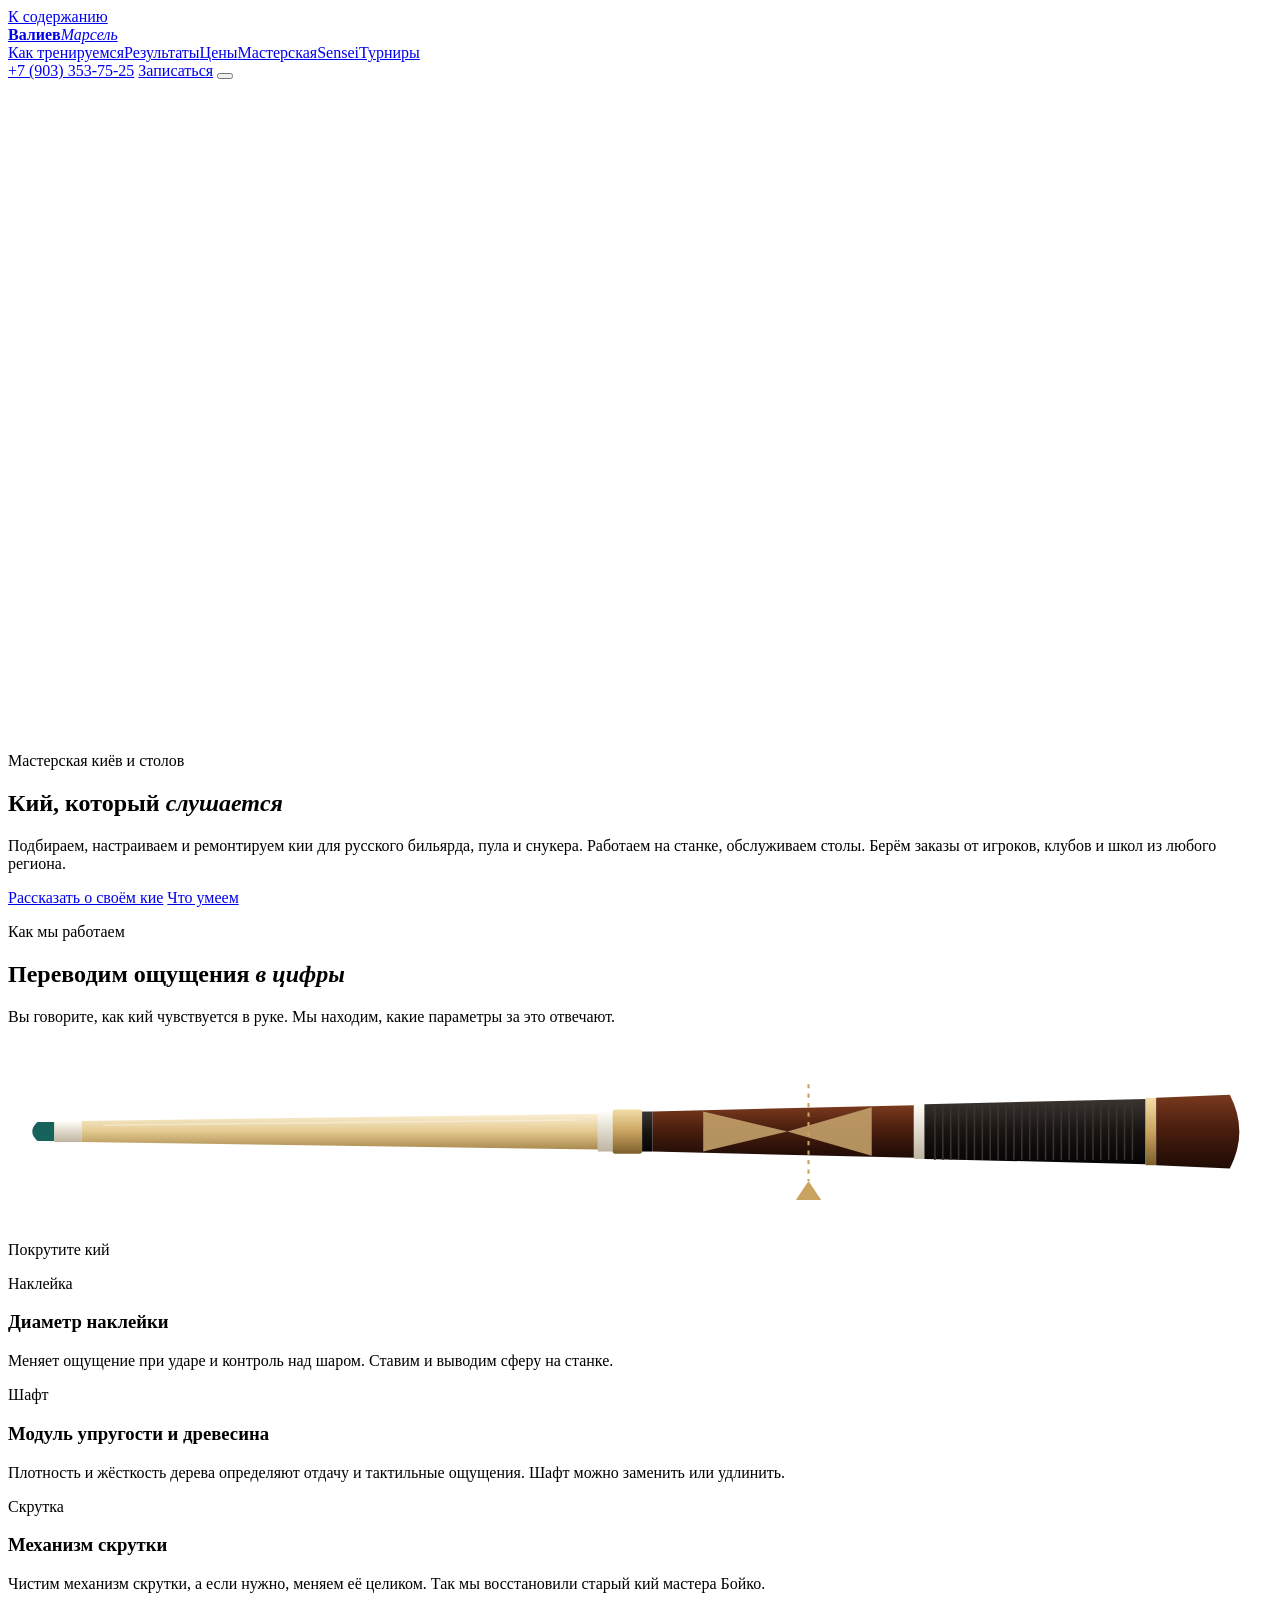
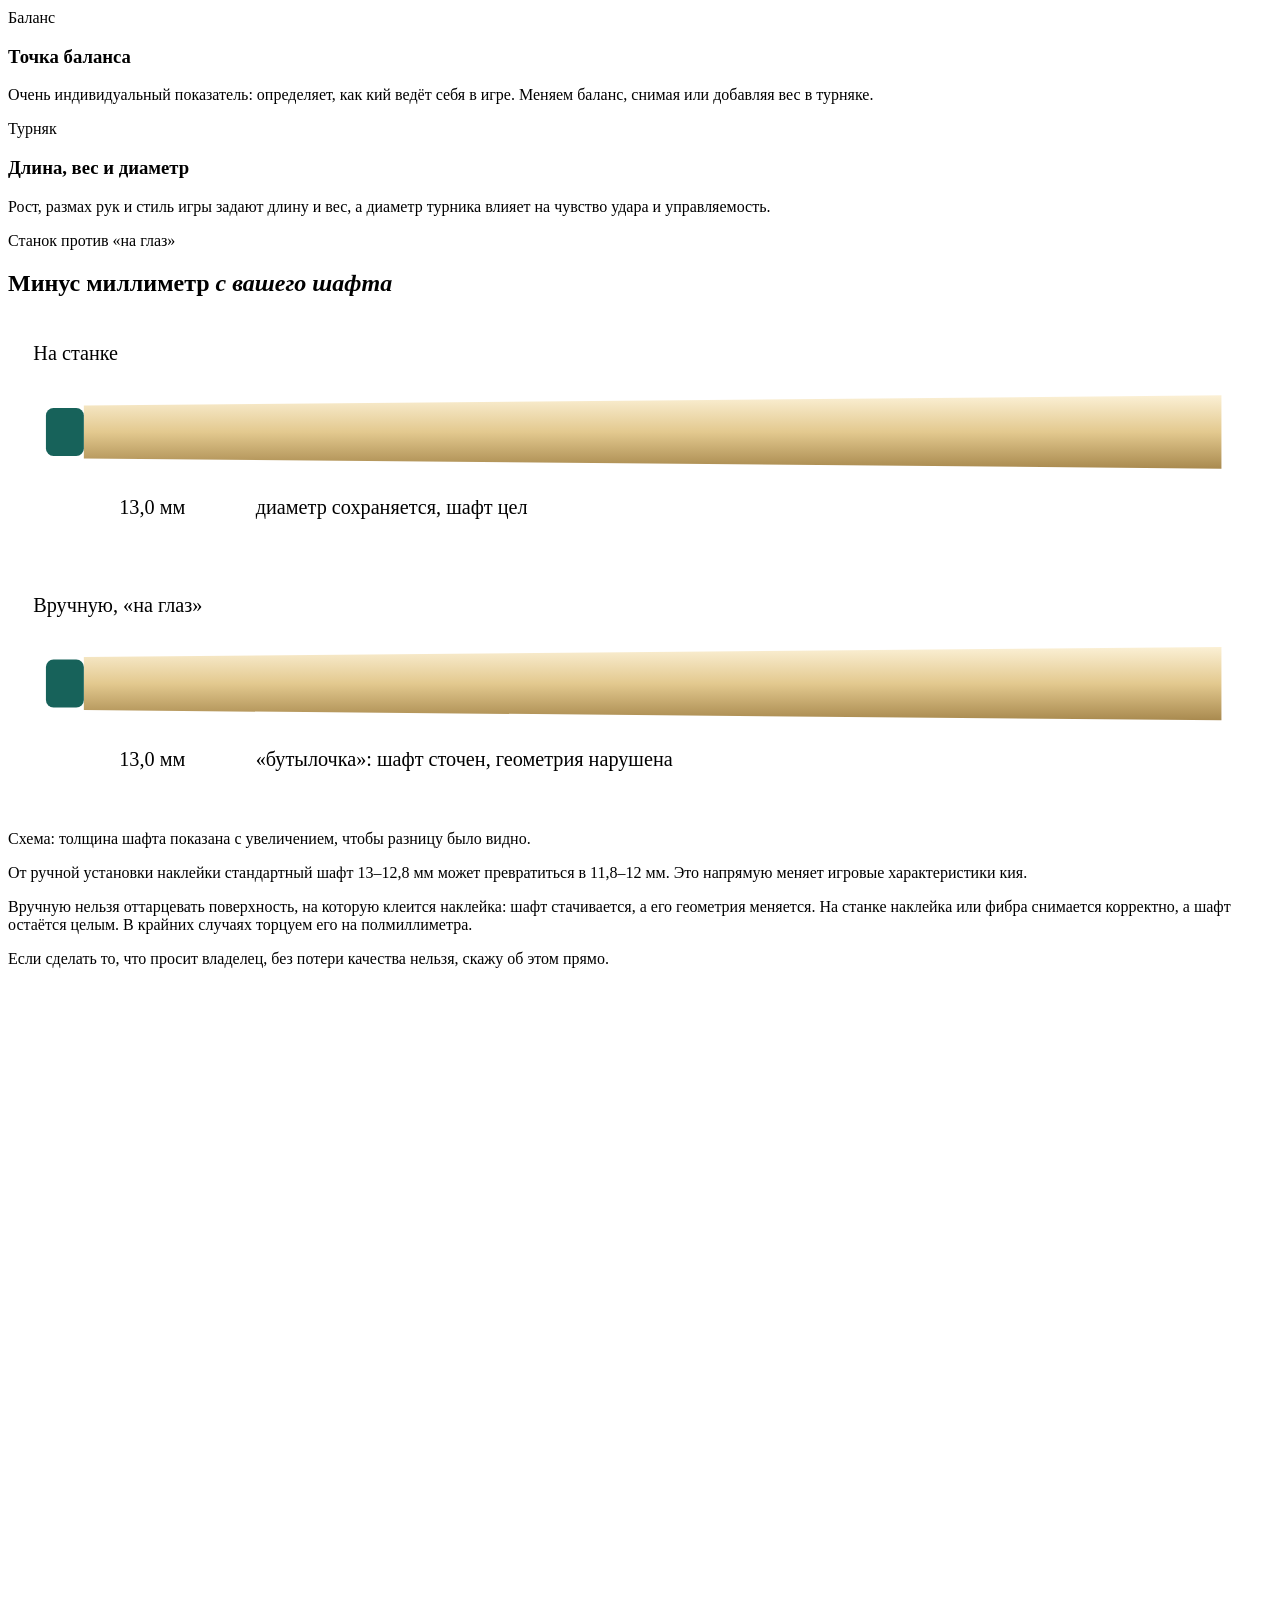
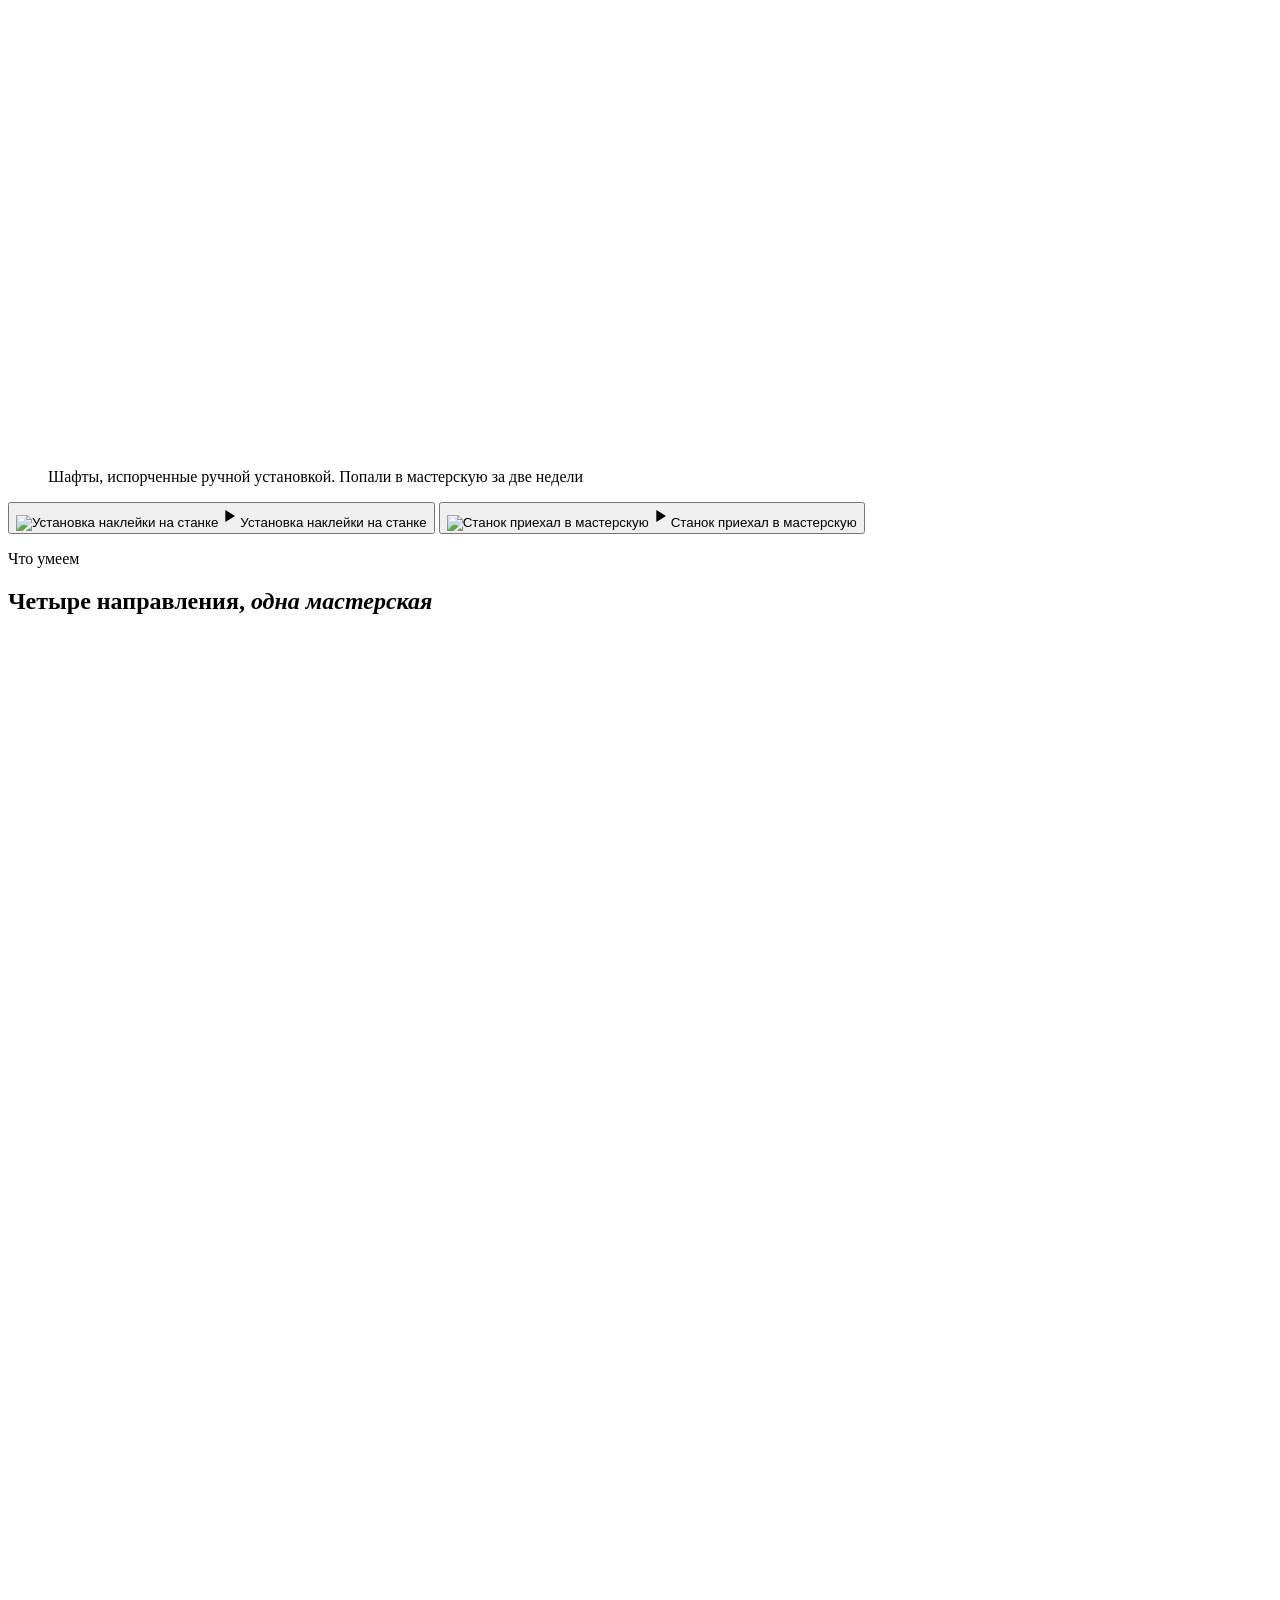
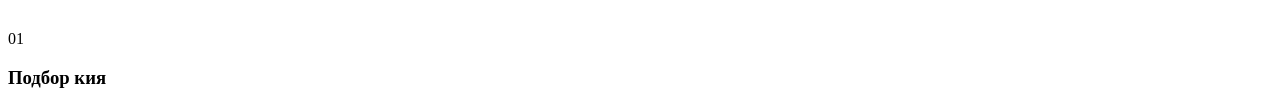
==== masterskaya.html @ 4bb41b0b "Add website pages and icons" ====
<!doctype html>
<html lang="ru">
<head>
<meta charset="utf-8">
<meta name="viewport" content="width=device-width, initial-scale=1, viewport-fit=cover">
<title>Мастерская киёв и столов: ремонт кия, замена наклейки на станке. Ижевск</title>
<meta name="description" content="Подбор и ремонт киёв для русского бильярда, пула и снукера, установка наклеек на станке, баланс и геометрия, обслуживание столов. Берём заказы из любого региона.">
<meta name="theme-color" content="#0a0f0e">
<meta property="og:type" content="website">
<meta property="og:locale" content="ru_RU">
<meta property="og:title" content="Мастерская киёв и столов: ремонт кия, замена наклейки на станке. Ижевск">
<meta property="og:description" content="Подбор и ремонт киёв для русского бильярда, пула и снукера, установка наклеек на станке, баланс и геометрия, обслуживание столов. Берём заказы из любого региона.">


<link rel="icon" type="image/png" href="favicon.png">
<link rel="apple-touch-icon" href="apple-touch-icon.png">
<link rel="preload" href="assets/fonts/sofia-sans-extra-condensed-cyrillic-wght-normal-DJFDWBKN.woff2" as="font" type="font/woff2" crossorigin>
<link rel="preload" href="assets/fonts/onest-cyrillic-wght-normal-EAKRIKNS.woff2" as="font" type="font/woff2" crossorigin>
<link rel="preload" as="image" href="img/sv-cue-960.webp" imagesrcset="img/sv-cue-480.webp 480w, img/sv-cue-960.webp 960w, img/sv-cue-1024.webp 1024w" imagesizes="100vw" fetchpriority="high">
<link rel="stylesheet" href="assets/css/site.css">
<script>document.documentElement.className='js'</script>

<script type="application/ld+json">{"@context":"https://schema.org","@type":"Service","name":"Ремонт и настройка бильярдных киёв, обслуживание столов","provider":{"@type":"Person","name":"Марсель Валиев","telephone":"+79033537525"},"areaServed":"Россия"}</script>
<script defer src="assets/js/main.js"></script>
</head>
<body>
<a class="skip" href="#content">К содержанию</a>
<header class="nav" data-nav>
  <a class="nav__logo" href="index.html" aria-label="Марсель Валиев, на главную">
    <span class="logo-mark" aria-hidden="true"></span>
    <span class="nav__name"><b>Валиев</b><i>Марсель</i></span>
  </a>
  <nav class="nav__links" aria-label="Разделы сайта"><a href="index.html#put">Как тренируемся</a><a href="index.html#rezultaty">Результаты</a><a href="index.html#ceny">Цены</a><a href="masterskaya.html" class="nav__door" aria-current="page"><i></i>Мастерская</a><a href="sensei.html" class="nav__door"><i></i>Sensei</a><a href="index.html#turniry">Турниры</a></nav>
  <div class="nav__right">
    <a class="nav__phone" href="tel:+79033537525" data-goal="tel">+7 (903) 353-75-25</a>
    <a class="btn btn--small" href="#zapis" data-scroll><span class="btn__ball"></span>Записаться</a>
    <button class="nav__burger" type="button" aria-label="Открыть меню" aria-expanded="false" data-burger><span></span><span></span></button>
  </div>
</header>
<div class="menu" data-menu hidden>
  <nav aria-label="Меню"><a href="index.html#put">Как тренируемся</a><a href="index.html#rezultaty">Результаты</a><a href="index.html#ceny">Цены</a><a href="masterskaya.html" class="menu__door">Мастерская</a><a href="sensei.html" class="menu__door">Sensei</a><a href="index.html#turniry">Турниры</a></nav>
  <div class="menu__contacts">
    <a href="tel:+79033537525" data-goal="tel">+7 (903) 353-75-25</a>
    <a href="https://t.me/valiev_school" target="_blank" rel="noopener" data-goal="tg">Telegram</a>
    <a href="https://vk.ru/valiev_school_18" target="_blank" rel="noopener">ВКонтакте</a>
  </div>
</div>
<aside class="rail" data-rail-nav aria-hidden="true"><div class="rail__track" data-rail-track><span class="rail__ball" data-rail-ball></span></div></aside>
<main id="content">

<section class="phero phero--cue" data-rail="Старт" id="start">
  <div class="phero__media" data-parallax><img src="img/sv-cue-960.webp" srcset="img/sv-cue-480.webp 480w, img/sv-cue-960.webp 960w, img/sv-cue-1024.webp 1024w" sizes="100vw" width="1024" height="652" alt="Набор киёв и кейс на бильярдном сукне" fetchpriority="high" decoding="async"></div>
  <div class="phero__scrim" aria-hidden="true"></div>
  <div class="container phero__inner">
    <p class="eyebrow">Мастерская киёв и столов</p>
    <h1 class="phero__title">Кий, который <em>слушается</em></h1>
    <p class="phero__sub">Подбираем, настраиваем и ремонтируем кии для русского бильярда, пула и снукера. Работаем на станке, обслуживаем столы. Берём заказы от игроков, клубов и школ из любого региона.</p>
    <div class="hero__cta">
      <a class="btn btn--large" href="#zapis" data-scroll data-goal-pick="Кий или наклейка"><span class="btn__ball"></span>Рассказать о своём кие</a>
      <a class="btn btn--ghost btn--large" href="#uslugi" data-scroll>Что умеем</a>
    </div>
  </div>
</section>

<section class="cue" id="cifry" data-rail="Кий" data-cue>
  <div class="cue__sticky">
    <div class="container cue__head">
      <p class="eyebrow">Как мы работаем</p>
      <h2 class="h2" data-words>Переводим ощущения <em>в цифры</em></h2>
      <p class="cue__lead">Вы говорите, как кий чувствуется в руке. Мы находим, какие параметры за это отвечают.</p>
    </div>
    <div class="cue__stage"><svg class="cue__svg" viewBox="0 0 1200 170" role="img" aria-label="Схема кия по частям: наклейка, шафт, скрутка, турняк">
  <defs>
    <linearGradient id="maple" x1="0" y1="0" x2="0" y2="1"><stop offset="0" stop-color="#fbf0d5"/><stop offset=".5" stop-color="#e3c98f"/><stop offset="1" stop-color="#a98a4f"/></linearGradient>
    <linearGradient id="mah" x1="0" y1="0" x2="0" y2="1"><stop offset="0" stop-color="#7a3a1e"/><stop offset=".45" stop-color="#4b1f0f"/><stop offset="1" stop-color="#1e0b05"/></linearGradient>
    <linearGradient id="ebony" x1="0" y1="0" x2="0" y2="1"><stop offset="0" stop-color="#3b3531"/><stop offset=".5" stop-color="#171412"/><stop offset="1" stop-color="#050404"/></linearGradient>
    <linearGradient id="brass" x1="0" y1="0" x2="0" y2="1"><stop offset="0" stop-color="#f3dea8"/><stop offset=".5" stop-color="#c9a35f"/><stop offset="1" stop-color="#7c5f2c"/></linearGradient>
    <linearGradient id="ivory" x1="0" y1="0" x2="0" y2="1"><stop offset="0" stop-color="#fffef8"/><stop offset="1" stop-color="#bdb49f"/></linearGradient>
  </defs>
  <g data-part="tip">
    <path d="M28 76 Q18 85 28 94 L44 94 L44 76 Z" fill="#17625a"/>
    <rect x="44" y="75" width="26" height="20" fill="url(#ivory)"/>
  </g>
  <g data-part="shaft"><path d="M70 75 L560 68 L560 102 L70 95 Z" fill="url(#maple)"/><path d="M90 79 L540 74" stroke="#fff" stroke-opacity=".35" stroke-width="1.5"/></g>
  <g data-part="joint">
    <rect x="560" y="66" width="14" height="38" fill="url(#ivory)"/>
    <rect x="574" y="64" width="28" height="42" rx="2" fill="url(#brass)"/>
    <rect x="602" y="66" width="10" height="38" fill="url(#ebony)"/>
  </g>
  <g data-part="butt">
    <path d="M612 66 L860 60 L860 110 L612 104 Z" fill="url(#mah)"/>
    <path d="M660 66 L740 85 L660 104 Z M820 62 L740 85 L820 108 Z" fill="#c2a06a" fill-opacity=".9"/>
    <rect x="860" y="59" width="10" height="52" fill="url(#ivory)"/>
    <path d="M870 59 L1080 54 L1080 116 L870 111 Z" fill="url(#ebony)"/>
    <g stroke="#3a3430" stroke-width="1.5"><line x1="880" y1="60" x2="880" y2="112"/><line x1="887.5" y1="60" x2="887.5" y2="112"/><line x1="895" y1="60" x2="895" y2="112"/><line x1="902.5" y1="60" x2="902.5" y2="112"/><line x1="910" y1="60" x2="910" y2="112"/><line x1="917.5" y1="60" x2="917.5" y2="112"/><line x1="925" y1="60" x2="925" y2="112"/><line x1="932.5" y1="60" x2="932.5" y2="112"/><line x1="940" y1="60" x2="940" y2="112"/><line x1="947.5" y1="60" x2="947.5" y2="112"/><line x1="955" y1="60" x2="955" y2="112"/><line x1="962.5" y1="60" x2="962.5" y2="112"/><line x1="970" y1="60" x2="970" y2="112"/><line x1="977.5" y1="60" x2="977.5" y2="112"/><line x1="985" y1="60" x2="985" y2="112"/><line x1="992.5" y1="60" x2="992.5" y2="112"/><line x1="1000" y1="60" x2="1000" y2="112"/><line x1="1007.5" y1="60" x2="1007.5" y2="112"/><line x1="1015" y1="60" x2="1015" y2="112"/><line x1="1022.5" y1="60" x2="1022.5" y2="112"/><line x1="1030" y1="60" x2="1030" y2="112"/><line x1="1037.5" y1="60" x2="1037.5" y2="112"/><line x1="1045" y1="60" x2="1045" y2="112"/><line x1="1052.5" y1="60" x2="1052.5" y2="112"/><line x1="1060" y1="60" x2="1060" y2="112"/><line x1="1067.5" y1="60" x2="1067.5" y2="112"/></g>
    <rect x="1080" y="53" width="10" height="64" fill="url(#brass)"/>
    <path d="M1090 53 L1160 50 Q1178 85 1160 120 L1090 117 Z" fill="url(#mah)"/>
  </g>
  <g data-part="balance" class="cue__balance"><path d="M760 132 L772 150 L748 150 Z" fill="#c9a35f"/><line x1="760" y1="40" x2="760" y2="132" stroke="#c9a35f" stroke-dasharray="4 5" stroke-width="2"/></g>
</svg><div class="cue__3d" data-cue3d></div><span class="cue__tag" data-cue-tag hidden></span><p class="cue__hint"><span></span>Покрутите кий</p></div>
    <div class="container cue__cards">
      <article class="cuecard is-active" data-cuecard="tip"><span class="stage__k">Наклейка</span><h3>Диаметр наклейки</h3><p>Меняет ощущение при ударе и контроль над шаром. Ставим и выводим сферу на станке.</p></article><article class="cuecard" data-cuecard="shaft"><span class="stage__k">Шафт</span><h3>Модуль упругости и древесина</h3><p>Плотность и жёсткость дерева определяют отдачу и тактильные ощущения. Шафт можно заменить или удлинить.</p></article><article class="cuecard" data-cuecard="joint"><span class="stage__k">Скрутка</span><h3>Механизм скрутки</h3><p>Чистим механизм скрутки, а если нужно, меняем её целиком. Так мы восстановили старый кий мастера Бойко.</p></article><article class="cuecard" data-cuecard="balance"><span class="stage__k">Баланс</span><h3>Точка баланса</h3><p>Очень индивидуальный показатель: определяет, как кий ведёт себя в игре. Меняем баланс, снимая или добавляя вес в турняке.</p></article><article class="cuecard" data-cuecard="butt"><span class="stage__k">Турняк</span><h3>Длина, вес и диаметр</h3><p>Рост, размах рук и стиль игры задают длину и вес, а диаметр турника влияет на чувство удара и управляемость.</p></article>
    </div>
  </div>
</section>

<section class="shaftcmp" id="stanok" data-rail="Станок" data-shaft>
  <div class="container">
    <p class="eyebrow">Станок против «на глаз»</p>
    <h2 class="h2" data-words>Минус миллиметр <em>с вашего шафта</em></h2>
    <div class="shaftcmp__grid">
      <div class="shaftcmp__chart"><svg class="shaftcmp__svg" viewBox="0 0 1000 390" role="img" aria-label="Сравнение шафта после станка и после ручной установки">
  <g><text class="sv-label" x="20" y="34">На станке</text>
    <path d="M60 70 L960 62 L960 120 L60 112 Z" fill="url(#mapleB)"/>
    <rect x="30" y="72" width="30" height="38" rx="6" fill="#17625a"/>
    <text class="sv-val" x="88" y="156">13,0 мм</text><text class="sv-note" x="196" y="156">диаметр сохраняется, шафт цел</text>
  </g>
  <g transform="translate(0 215)"><text class="sv-label" x="20" y="18">Вручную, «на глаз»</text>
    <path data-bottle d="M60 54 L960 46 L960 104 L60 96 Z" fill="url(#mapleB)"/>
    <rect data-bottle-tip x="30" y="56" width="30" height="38" rx="6" fill="#17625a"/>
    <text class="sv-val sv-val--bad" x="88" y="140" data-bottle-num>13,0 мм</text><text class="sv-note" x="196" y="140">«бутылочка»: шафт сточен, геометрия нарушена</text>
  </g>
  <defs><linearGradient id="mapleB" x1="0" y1="0" x2="0" y2="1"><stop offset="0" stop-color="#fbf0d5"/><stop offset=".5" stop-color="#e3c98f"/><stop offset="1" stop-color="#a98a4f"/></linearGradient></defs>
</svg><p class="shaftcmp__caption">Схема: толщина шафта показана с увеличением, чтобы разницу было видно.</p></div>
      <div class="shaftcmp__text">
        <p class="lede" data-reveal>От ручной установки наклейки стандартный шафт 13–12,8 мм может превратиться в 11,8–12 мм. Это напрямую меняет игровые характеристики кия.</p>
        <p data-reveal>Вручную нельзя оттарцевать поверхность, на которую клеится наклейка: шафт стачивается, а его геометрия меняется. На станке наклейка или фибра снимается корректно, а шафт остаётся целым. В крайних случаях торцуем его на полмиллиметра.</p>
        <p data-reveal>Если сделать то, что просит владелец, без потери качества нельзя, скажу об этом прямо.</p>
      </div>
    </div>
    <div class="shaftcmp__media">
      <figure data-clip data-zoomable><img src="img/ph-shafts-960.webp" srcset="img/ph-shafts-480.webp 480w, img/ph-shafts-960.webp 960w, img/ph-shafts-1440.webp 1440w" sizes="(min-width: 1000px) 50vw, 100vw" width="1440" height="1080" alt="Шафты, испорченные ручной установкой наклейки" loading="lazy" decoding="async"><figcaption>Шафты, испорченные ручной установкой. Попали в мастерскую за две недели</figcaption></figure>
      <button class="vposter" type="button" data-video="456239191" data-owner="-233784814" data-ratio="9/16" data-link="https://vk.ru/clip-233784814_456239191" aria-label="Смотреть, как ставится наклейка на станке" data-clip><img src="img/v-75-720.webp" srcset="img/v-75-420.webp 420w, img/v-75-720.webp 720w" sizes="(min-width: 1000px) 24vw, 50vw" width="1440" height="2560" alt="Установка наклейки на станке" loading="lazy" decoding="async"><span class="play" aria-hidden="true"><svg viewBox="0 0 24 24" width="22" height="22"><path d="M8 5.5v13l10.5-6.5z" fill="currentColor"/></svg></span><span>Установка наклейки на станке</span></button>
      <button class="vposter" type="button" data-video="456239181" data-owner="-233784814" data-ratio="9/16" data-link="https://vk.ru/clip-233784814_456239181" aria-label="Смотреть, как приехал станок" data-clip><img src="img/v-74-720.webp" srcset="img/v-74-420.webp 420w, img/v-74-720.webp 720w" sizes="(min-width: 1000px) 24vw, 50vw" width="1440" height="2560" alt="Станок приехал в мастерскую" loading="lazy" decoding="async"><span class="play" aria-hidden="true"><svg viewBox="0 0 24 24" width="22" height="22"><path d="M8 5.5v13l10.5-6.5z" fill="currentColor"/></svg></span><span>Станок приехал в мастерскую</span></button>
    </div>
  </div>
</section>

<section class="services" id="uslugi" data-rail="Услуги">
  <div class="container">
    <p class="eyebrow">Что умеем</p>
    <h2 class="h2" data-words>Четыре направления, <em>одна мастерская</em></h2>
    <div class="services__list">
      <article class="service">
        <figure class="service__pic" data-clip data-zoomable><img src="img/sv-pick1-739.webp" srcset="img/sv-pick1-480.webp 480w, img/sv-pick1-739.webp 739w" sizes="(min-width: 1000px) 44vw, 100vw" width="739" height="976" alt="Подбор кия" loading="lazy" decoding="async"></figure>
        <div class="service__text">
          <span class="service__no">01</span>
          <h3>Подбор кия</h3>
          <p>Подбираем под рост, размах рук, уровень и задачи. Если кий уже куплен с рук или в магазине, адаптируем его под ваши ощущения.</p>
          <ul><li>Длина и вес</li><li>Диаметр турника и наклейки</li><li>Модуль упругости и баланс</li></ul>
          <p class="service__note">Цена зависит от сложности подбора и технических требований к кию.</p>
          <a class="tlink" href="#zapis" data-scroll data-goal-pick="Кий или наклейка">Обсудить задачу</a>
        </div>
      </article><article class="service service--flip">
        <figure class="service__pic" data-clip data-zoomable><img src="img/sv-pick3-739.webp" srcset="img/sv-pick3-480.webp 480w, img/sv-pick3-739.webp 739w" sizes="(min-width: 1000px) 44vw, 100vw" width="739" height="984" alt="Обслуживание кия" loading="lazy" decoding="async"></figure>
        <div class="service__text">
          <span class="service__no">02</span>
          <h3>Обслуживание кия</h3>
          <p>От простого ухода до сложных работ с геометрией.</p>
          <ul><li>Чистка, пропитка, полировка</li><li>Переклейка наклейки на станке</li><li>Изменение геометрии и баланса</li><li>Ремонт, чистка механизма скрутки</li><li>Замена и удлинение шафта</li></ul>
          <p class="service__note">Цена зависит от задачи и определяется после осмотра.</p>
          <a class="tlink" href="#zapis" data-scroll data-goal-pick="Кий или наклейка">Обсудить задачу</a>
        </div>
      </article><article class="service">
        <figure class="service__pic" data-clip data-zoomable><img src="img/sv-table-960.webp" srcset="img/sv-table-480.webp 480w, img/sv-table-960.webp 960w, img/sv-table-1440.webp 1440w" sizes="(min-width: 1000px) 44vw, 100vw" width="1440" height="810" alt="Обслуживание столов" loading="lazy" decoding="async"></figure>
        <div class="service__text">
          <span class="service__no">03</span>
          <h3>Обслуживание столов</h3>
          <p>Ровная поверхность и аккуратный внешний вид: то, от чего зависит качество игры.</p>
          <ul><li>Монтаж и демонтаж</li><li>Регулировка</li><li>Перетяжка сукна</li></ul>
          <p class="service__note">Цена зависит от размера стола, вида работ и удалённости от города.</p>
          <a class="tlink" href="#zapis" data-scroll data-goal-pick="Стол или оборудование">Обсудить задачу</a>
        </div>
      </article><article class="service service--flip">
        <figure class="service__pic" data-clip data-zoomable><img src="img/sv-equip-960.webp" srcset="img/sv-equip-480.webp 480w, img/sv-equip-960.webp 960w, img/sv-equip-1280.webp 1280w" sizes="(min-width: 1000px) 44vw, 100vw" width="1280" height="878" alt="Подбор оборудования" loading="lazy" decoding="async"></figure>
        <div class="service__text">
          <span class="service__no">04</span>
          <h3>Подбор оборудования</h3>
          <p>Стол, шары и кий с учётом ваших параметров и пожеланий: для дома, клуба или школы.</p>
          <ul><li>Бильярдные столы</li><li>Шары под ваш стол</li><li>Кии для игроков и детей</li></ul>
          <p class="service__note">Для клуба в Сарапуле подобрали спортивные шары: 67-е облегчённые и красные для «Короны».</p>
          <a class="tlink" href="#zapis" data-scroll data-goal-pick="Стол или оборудование">Обсудить задачу</a>
        </div>
      </article>
    </div>
  </div>
</section>

<section class="cases" id="raboty" data-rail="Работы">
  <div class="container">
    <p class="eyebrow">Работы</p>
    <h2 class="h2" data-words>Что уже <em>получилось</em></h2>
    <div class="cases__grid">
      <article class="case" data-reveal>
        <div class="case__pic" data-zoomable><img src="img/ph-chukh1-960.webp" srcset="img/ph-chukh1-480.webp 480w, img/ph-chukh1-960.webp 960w, img/ph-chukh1-1440.webp 1440w" sizes="(min-width: 1000px) 300px, 40vw" width="1440" height="1920" alt="Кий Евгения Чухланцева" loading="lazy" decoding="async"></div>
        <div class="case__text">
          <p class="case__num">42 → 44,5<small>баланс</small></p>
          <h3>Кий Евгения Чухланцева</h3>
          <p>Протестировал кий, заменил наклейку на Sensei и договорился с создателем кия, мастером Королёвым, об увеличении баланса и облегчении турняка на 30 граммов. «Кий заиграл совершенно по-новому».</p>
        </div>
      </article><article class="case" data-reveal>
        <button class="case__pic" type="button" data-video="456239055" data-owner="-233784814" data-ratio="9/16" data-link="https://vk.ru/clip-233784814_456239055" aria-label="Смотреть ролик: Ранняя работа мастера Бойко"><img src="img/v-18-720.webp" srcset="img/v-18-420.webp 420w, img/v-18-720.webp 720w" sizes="(min-width: 1000px) 300px, 40vw" width="1080" height="1920" alt="Ранняя работа мастера Бойко" loading="lazy" decoding="async"><span class="play" aria-hidden="true"><svg viewBox="0 0 24 24" width="22" height="22"><path d="M8 5.5v13l10.5-6.5z" fill="currentColor"/></svg></span></button>
        <div class="case__text">
          <p class="case__num">1200<small>кг/м³ — мадагаскарский палисандр</small></p>
          <h3>Ранняя работа мастера Бойко</h3>
          <p>Заменили скрутку, высверлили груз и нашли конфигурацию с балансом 44. Модуль упругости превысил 5,5. Получилась настоящая редкость с выдающимися игровыми качествами.</p>
        </div>
      </article><article class="case" data-reveal>
        <button class="case__pic" type="button" data-video="456239429" data-owner="-233784814" data-ratio="9/16" data-link="https://vk.ru/clip-233784814_456239429" aria-label="Смотреть ролик: Инструмент для юного игрока"><img src="img/v-148-720.webp" srcset="img/v-148-420.webp 420w, img/v-148-720.webp 720w" sizes="(min-width: 1000px) 300px, 40vw" width="1440" height="2560" alt="Инструмент для юного игрока" loading="lazy" decoding="async"><span class="play" aria-hidden="true"><svg viewBox="0 0 24 24" width="22" height="22"><path d="M8 5.5v13l10.5-6.5z" fill="currentColor"/></svg></span></button>
        <div class="case__text">
          <p class="case__num">Детский кий<small>работа с мастером Королёвым</small></p>
          <h3>Инструмент для юного игрока</h3>
          <p>Довели детский кий до ума и протестировали его: получился превосходный инструмент. Можно заказать кий для ребёнка или взрослого и скорректировать под ваши параметры.</p>
        </div>
      </article><article class="case" data-reveal>
        <div class="case__pic" data-zoomable><img src="img/sv-pick3-739.webp" srcset="img/sv-pick3-480.webp 480w, img/sv-pick3-739.webp 739w" sizes="(min-width: 1000px) 300px, 40vw" width="739" height="984" alt="Кий Марата Нагимова" loading="lazy" decoding="async"></div>
        <div class="case__text">
          <p class="case__num">Janga<small>новая наклейка и мел Super Diamond</small></p>
          <h3>Кий Марата Нагимова</h3>
          <p>Кий Юлдашева из венге: изменили геометрию и поставили новую наклейку. «Кий реально заиграл новыми красками, стал плотнее».</p>
        </div>
      </article>
    </div>
  </div>
</section>

<section class="who">
  <div class="container who__grid">
    <div data-reveal><h3>Игрокам</h3><p>Приезжайте лично или договоритесь об отправке кия: условия обсудим в переписке.</p></div>
    <div data-reveal><h3>Клубам и школам</h3><p>Обслуживаем кии и столы независимо от региона. Работаем с юрлицами и ИП.</p></div>
    <div data-reveal><h3>Гарантия</h3><p>Даём гарантию на работу и добросовестно её выполняем. Срок на наклейки зависит от модели.</p></div>
  </div>
</section>

<section class="lead" id="zapis" data-rail="Запись">
  <div class="container lead__grid">
    <div class="lead__intro" data-reveal>
      <p class="eyebrow">Заявка в мастерскую</p>
      <h2 class="h2" data-words>Расскажите <em>про свой кий</em></h2>
      <p class="lead__sub">Опишите, что не устраивает: баланс, вес, наклейка, скрутка. Отвечу, что можно сделать и как лучше поступить.</p>
      <ul class="lead__contacts">
        <li><a href="tel:+79033537525" data-goal="tel"><small>Телефон</small>+7 (903) 353-75-25</a></li>
        <li><a href="https://t.me/valiev_school" target="_blank" rel="noopener" data-goal="tg"><small>Telegram</small>@valiev_school</a></li>
        <li><a href="https://vk.ru/valiev_school_18" target="_blank" rel="noopener"><small>Сообщество ВК</small>valiev_school_18</a></li>
        <li><a href="https://vk.ru/valiev_school" target="_blank" rel="noopener"><small>Личная страница ВК</small>valiev_school</a></li>
      </ul>
      <div class="lead__mark" aria-hidden="true"></div>
    </div>
    <form class="leadform" data-lead data-reveal onsubmit="return false" aria-label="Заявка">
      <fieldset><legend>С чем обращаетесь</legend><div class="chips"><label class="chip"><input type="radio" name="goal" value="Кий или наклейка" checked><span>Кий или наклейка</span></label><label class="chip"><input type="radio" name="goal" value="Подобрать новый кий"><span>Подобрать новый кий</span></label><label class="chip"><input type="radio" name="goal" value="Стол или оборудование"><span>Стол или оборудование</span></label><label class="chip"><input type="radio" name="goal" value="Заказ для клуба или школы"><span>Заказ для клуба или школы</span></label><label class="chip"><input type="radio" name="goal" value="Свой вариант"><span>Свой вариант</span></label></div><label class="field leadform__custom" data-lead-custom hidden><span>Опишите свою задачу</span><input type="text" name="custom" placeholder="Что вас интересует"></label></fieldset>
      <fieldset><legend>Город</legend><div class="chips"><label class="chip"><input type="radio" name="city" value="Ижевск" checked><span>Ижевск</span></label><label class="chip"><input type="radio" name="city" value="Сарапул"><span>Сарапул</span></label><label class="chip"><input type="radio" name="city" value="Воткинск"><span>Воткинск</span></label><label class="chip"><input type="radio" name="city" value="Другой"><span>Другой</span></label></div></fieldset>
      <label class="field"><span>Как к вам обращаться</span><input type="text" name="name" autocomplete="given-name" placeholder="Имя"></label>
      <label class="field"><span>Что важно уточнить <i>(необязательно)</i></span><textarea name="note" rows="2" placeholder="Например: есть свой кий, удобно по вечерам"></textarea></label>
      <div class="leadform__preview" aria-live="polite"><small>Текст заявки</small><p data-lead-preview></p></div>
      <div class="leadform__actions">
        <a class="btn" data-lead-tg href="https://t.me/valiev_school" target="_blank" rel="noopener"><span class="btn__ball"></span>Открыть в Telegram</a>
        <a class="btn btn--ghost" data-lead-vk href="https://vk.me/valiev_school_18" target="_blank" rel="noopener">Скопировать и открыть ВК</a>
      </div>
      <p class="leadform__note">Откроется чат с Марселем: в Telegram текст уже подставлен, останется нажать «Отправить». ВКонтакте подставлять текст не умеет: он скопируется сам, останется вставить его в диалог и отправить. Сайт ничего не сохраняет.</p>
    </form>
  </div>
</section>

</main>
<footer class="footer">
  <div class="container footer__grid">
    <div>
      <div class="footer__logo"><span class="logo-mark" aria-hidden="true"></span><span><b>Марсель Валиев</b><br>тренер по русскому бильярду</span></div>
      <p class="footer__note">Ижевск, Сарапул, Воткинск.<br>Цены указаны ориентировочно, точную стоимость подтверждает тренер. Сайт не хранит ваши данные: заявка отправляется из вашего мессенджера.</p>
    </div>
    <nav class="footer__col" aria-label="Страницы">
      <b>Разделы</b>
      <a href="index.html">Тренировки</a>
      <a href="masterskaya.html">Мастерская кия и столов</a>
      <a href="sensei.html">Наклейки и мел Sensei</a>
      <a href="index.html#turniry">Турниры и мастер-классы</a>
    </nav>
    <div class="footer__col">
      <b>Связаться</b>
      <a href="tel:+79033537525" data-goal="tel">+7 (903) 353-75-25</a>
      <a href="https://t.me/valiev_school" target="_blank" rel="noopener" data-goal="tg">Telegram: @valiev_school</a>
      <a href="https://vk.ru/valiev_school_18" target="_blank" rel="noopener">Сообщество ВКонтакте</a>
      <a href="https://vk.ru/valiev_school" target="_blank" rel="noopener">Личная страница ВКонтакте</a>
    </div>
  </div>
  <div class="container footer__bottom"><span>© 2026 Марсель Валиев</span><span>Всем бильярда.</span></div>
</footer>
<div class="stickybar" data-stickybar>
  <a href="tel:+79033537525" data-goal="tel">Позвонить</a>
  <a class="stickybar__main" href="#zapis" data-scroll>Записаться</a>
</div>
<dialog class="vmodal" data-vmodal aria-label="Видео">
  <button class="vmodal__close" type="button" data-vclose aria-label="Закрыть видео">
    <svg viewBox="0 0 24 24" width="22" height="22" aria-hidden="true"><path d="M5 5l14 14M19 5L5 19" stroke="currentColor" stroke-width="2" stroke-linecap="round"/></svg>
  </button>
  <div class="vmodal__frame" data-vframe></div>
  <a class="vmodal__link" data-vlink href="#" target="_blank" rel="noopener">Открыть во ВКонтакте</a>
</dialog>
<dialog class="zoom" data-zoom-dialog aria-label="Фото крупно"><button class="vmodal__close" type="button" data-zoom-close aria-label="Закрыть фото"><svg viewBox="0 0 24 24" width="22" height="22" aria-hidden="true"><path d="M5 5l14 14M19 5L5 19" stroke="currentColor" stroke-width="2" stroke-linecap="round"/></svg></button><img data-zoom-img alt=""><p data-zoom-cap></p></dialog>
<div class="pagefade" data-pagefade aria-hidden="true"></div>
<div class="lampglow" data-lampglow aria-hidden="true"></div>
<div class="toast" data-toast role="status" aria-live="polite"></div>
</body>
</html>
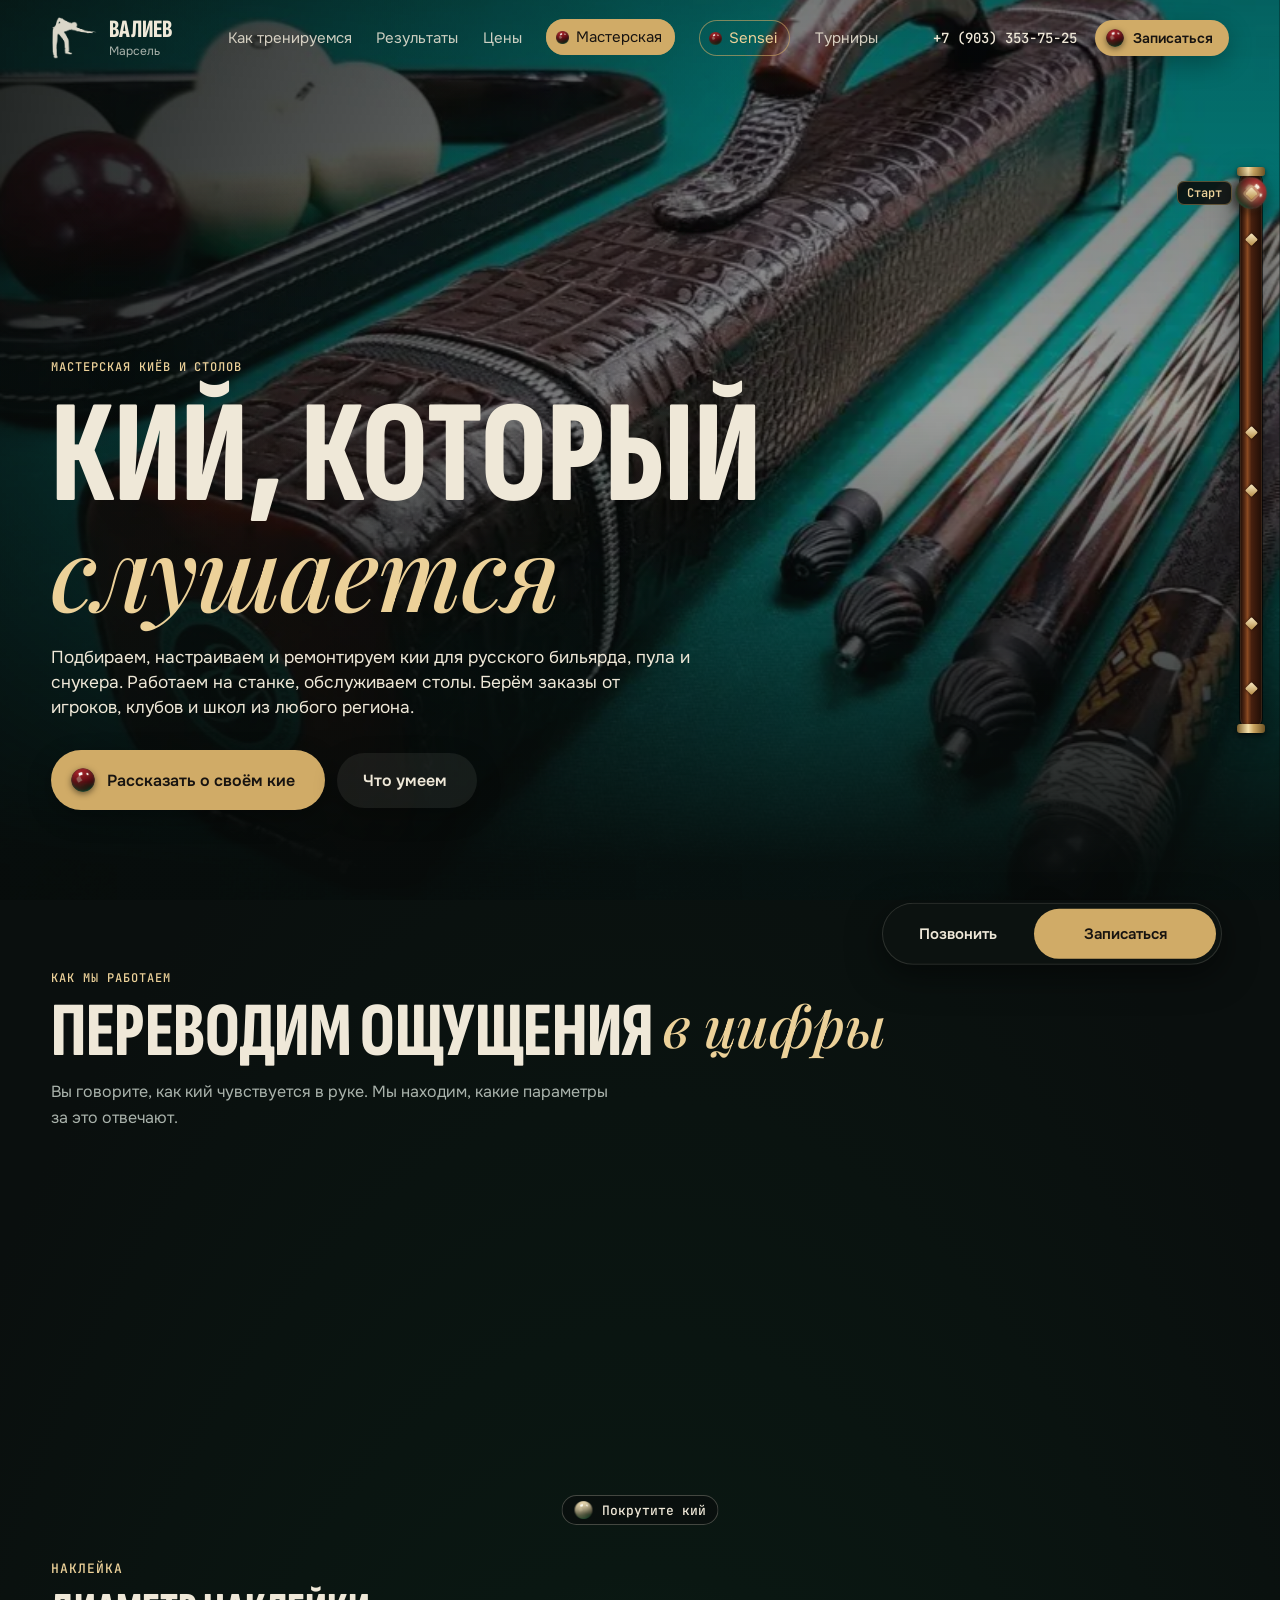
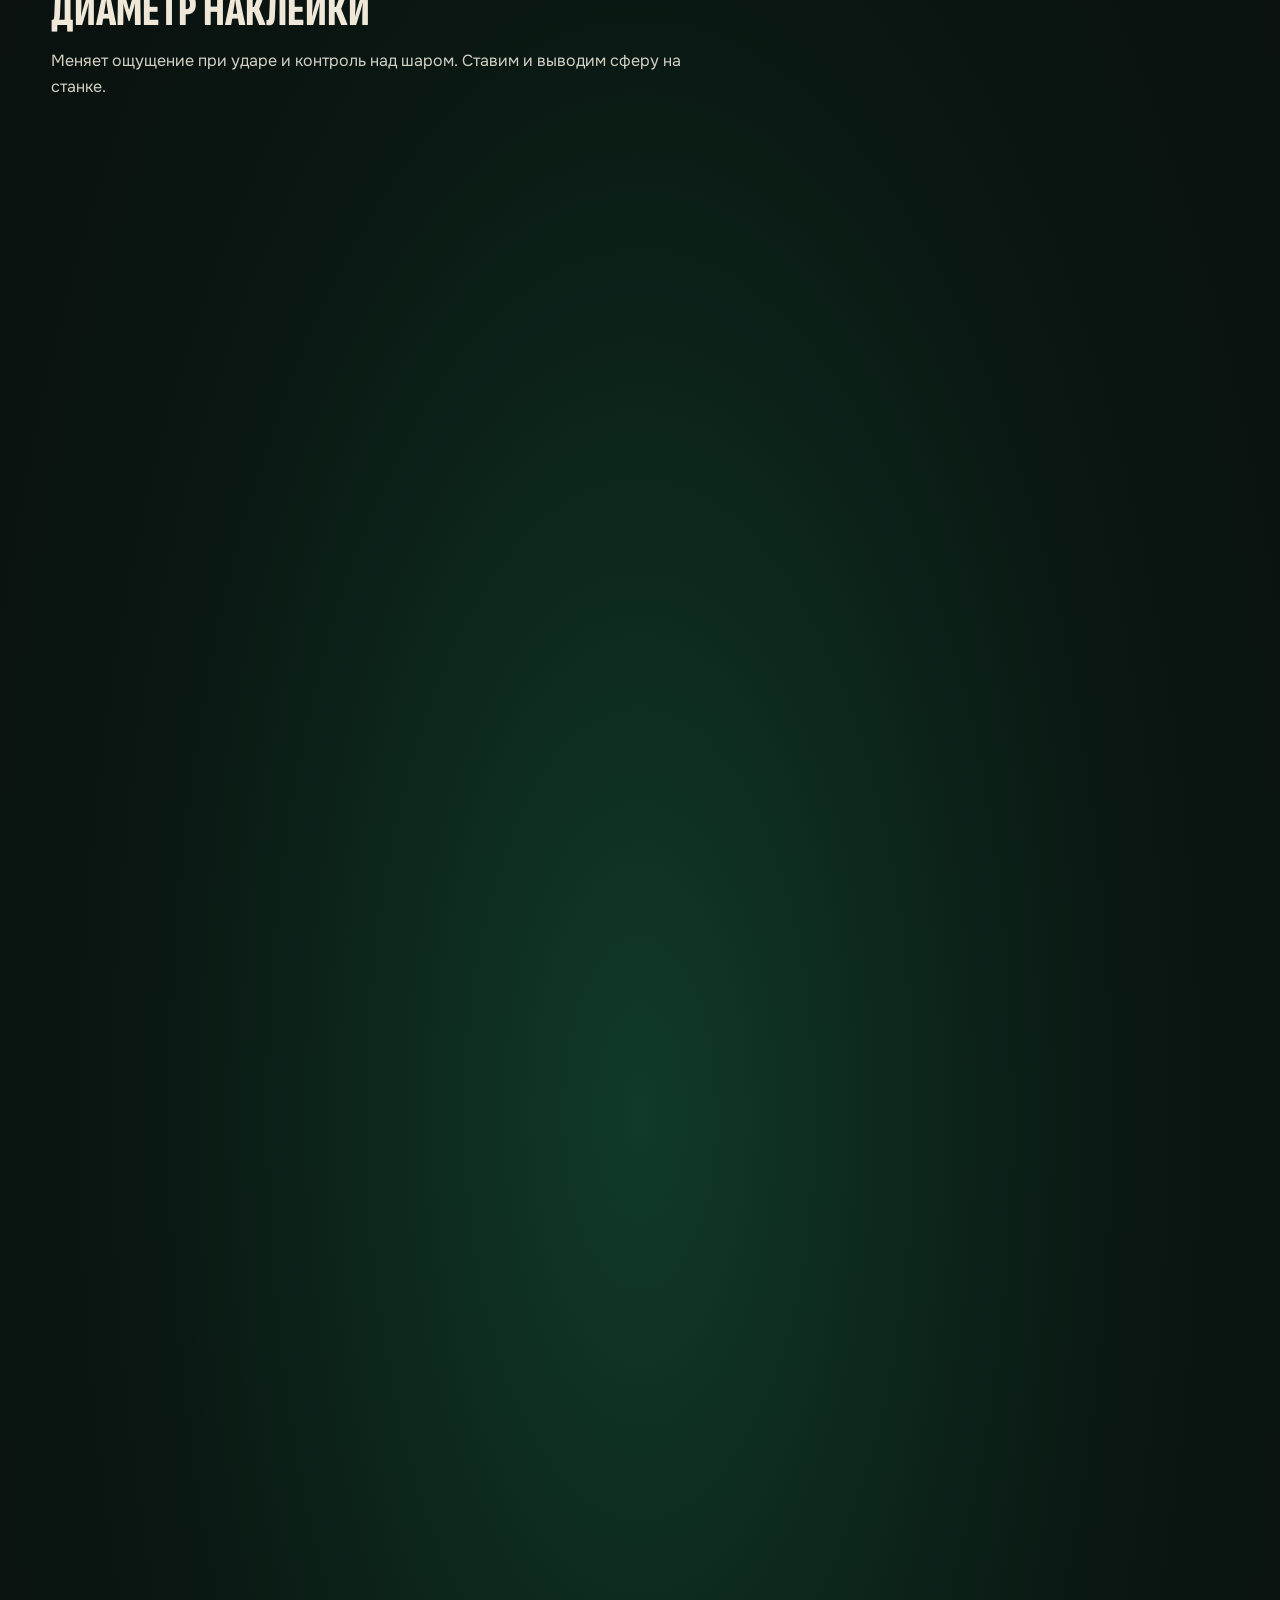
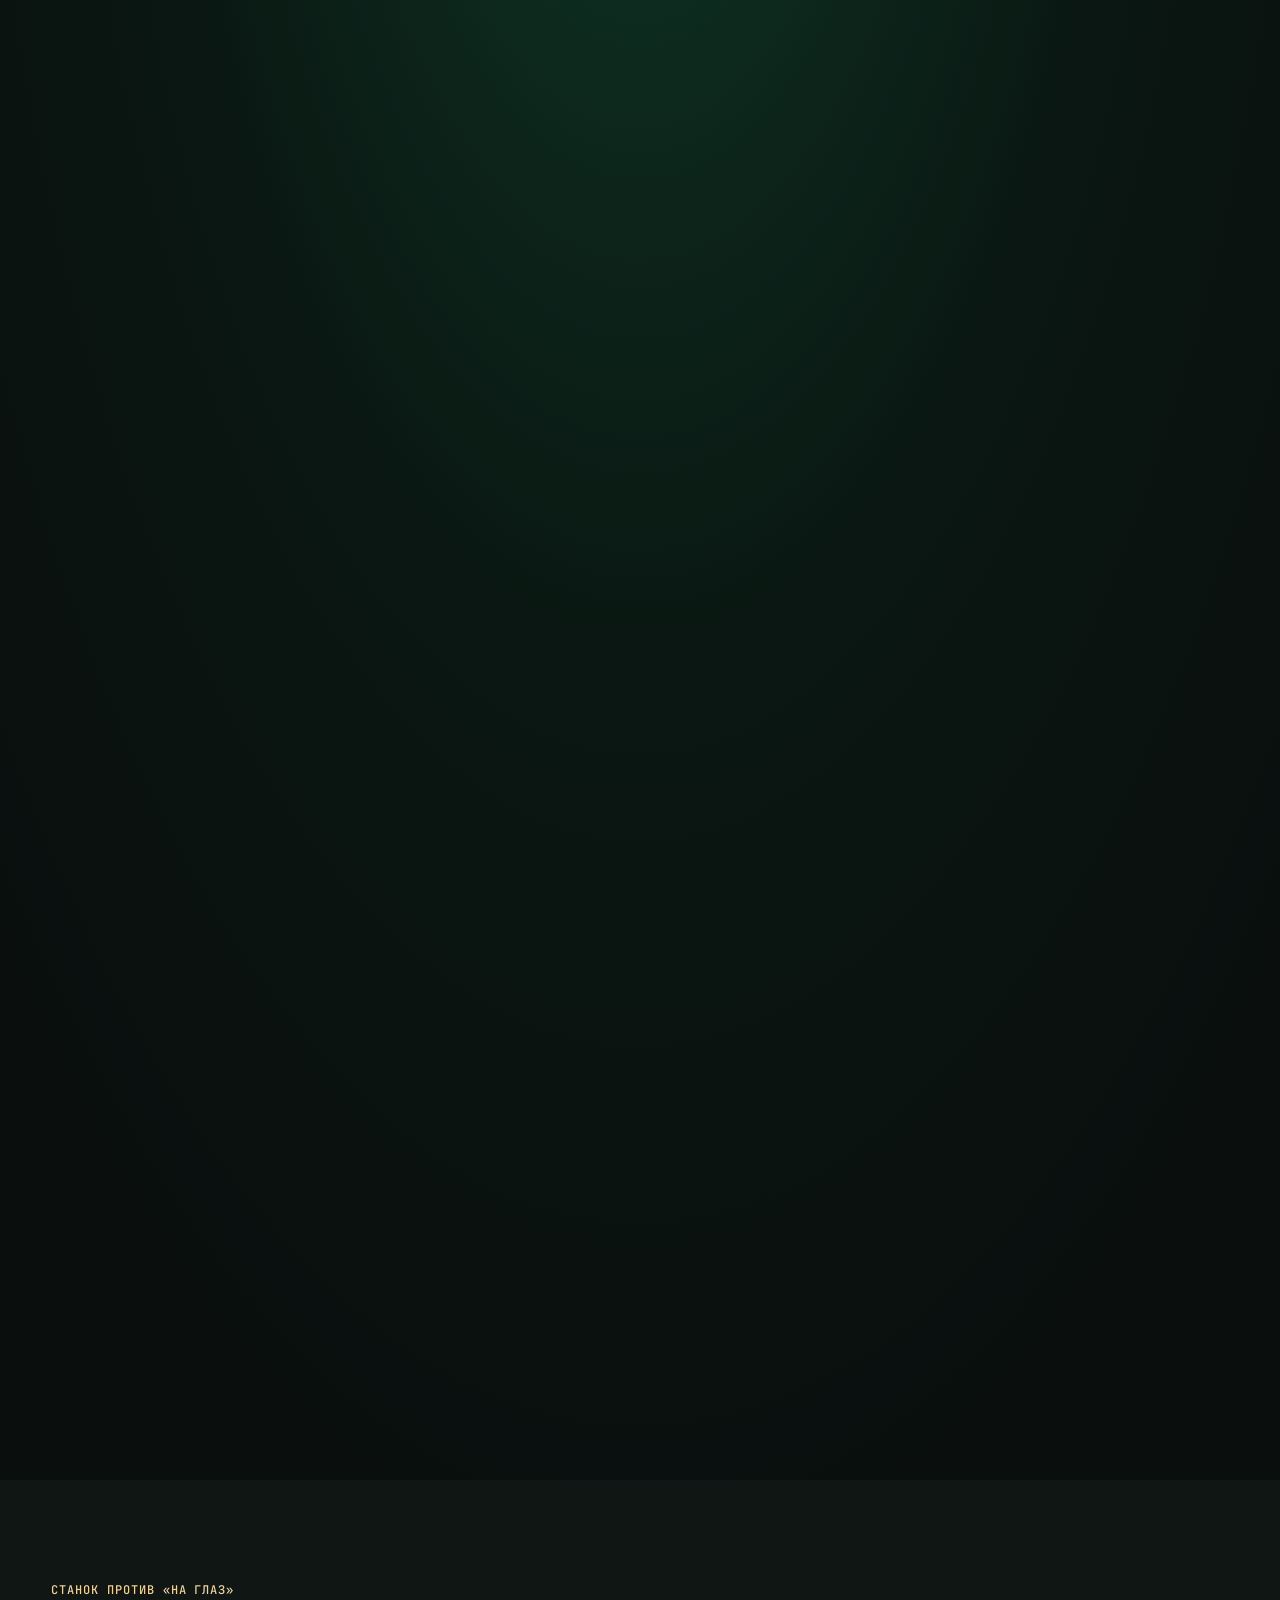
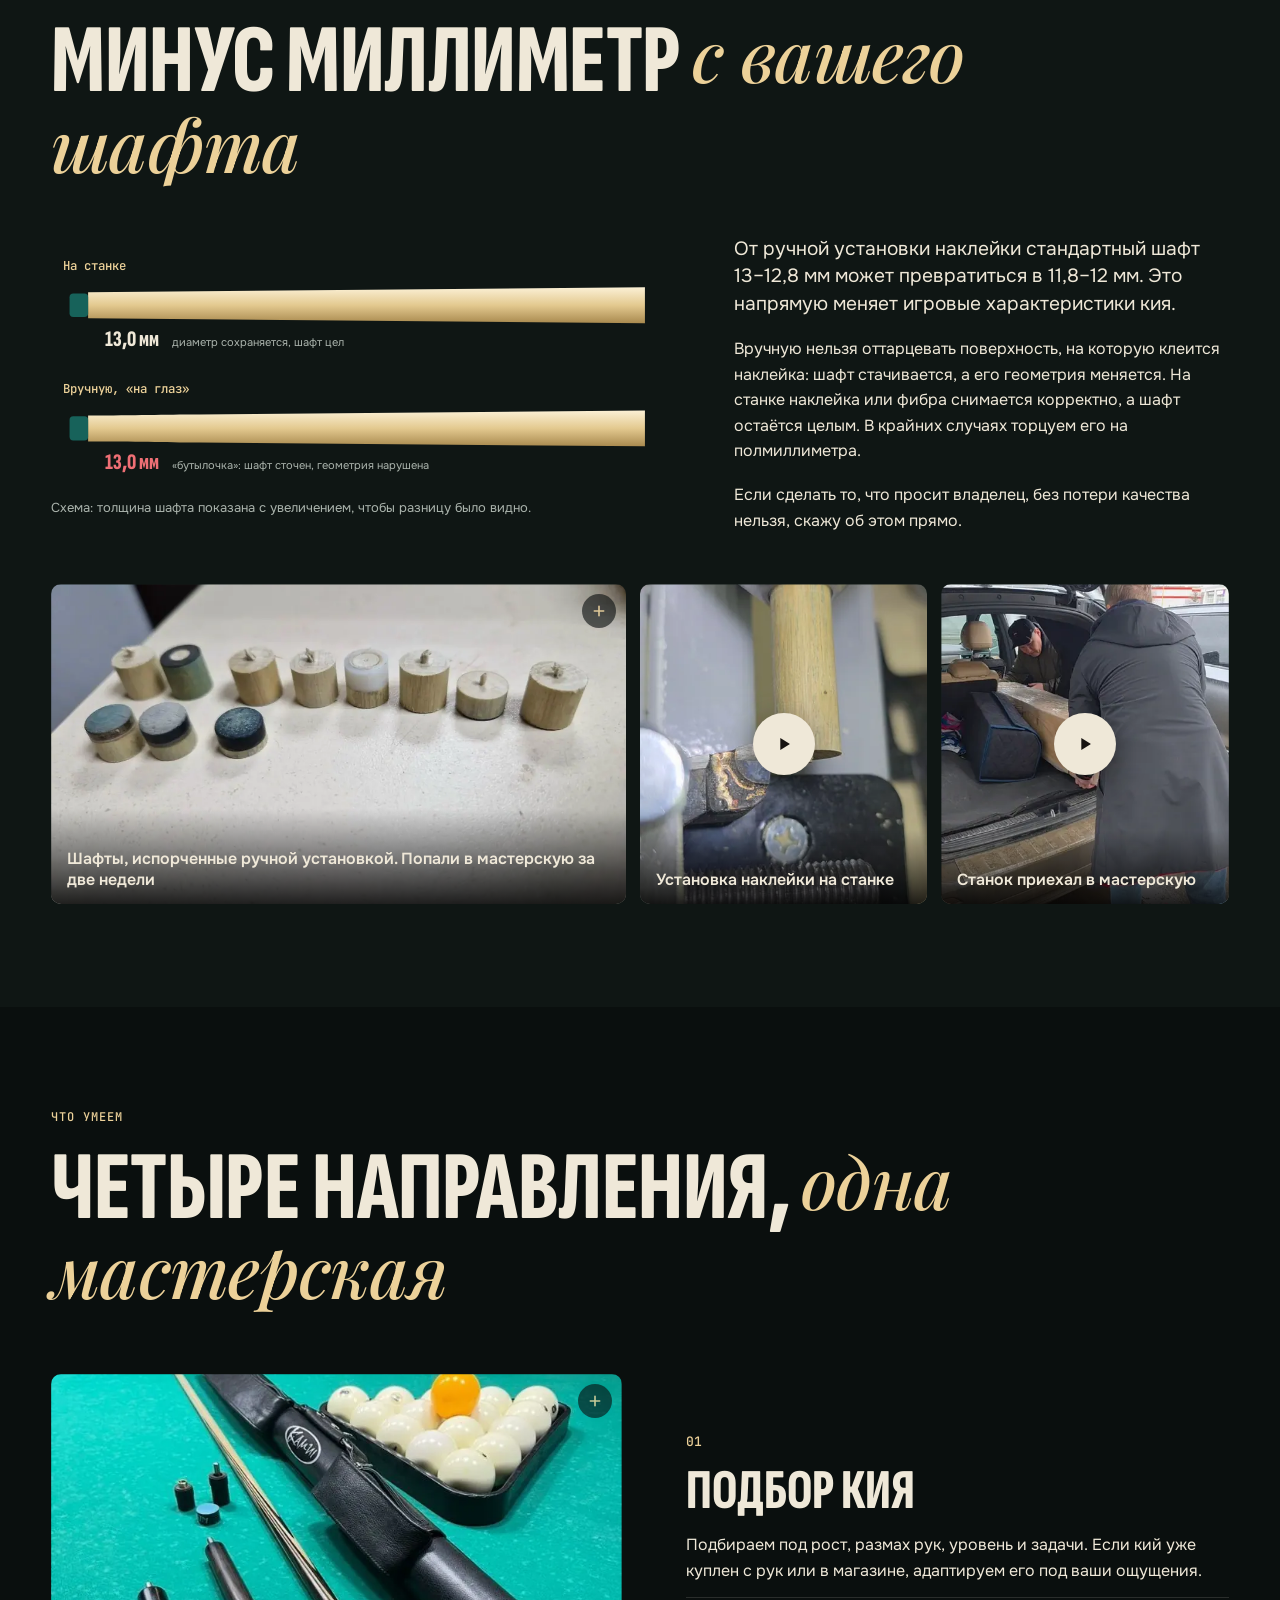
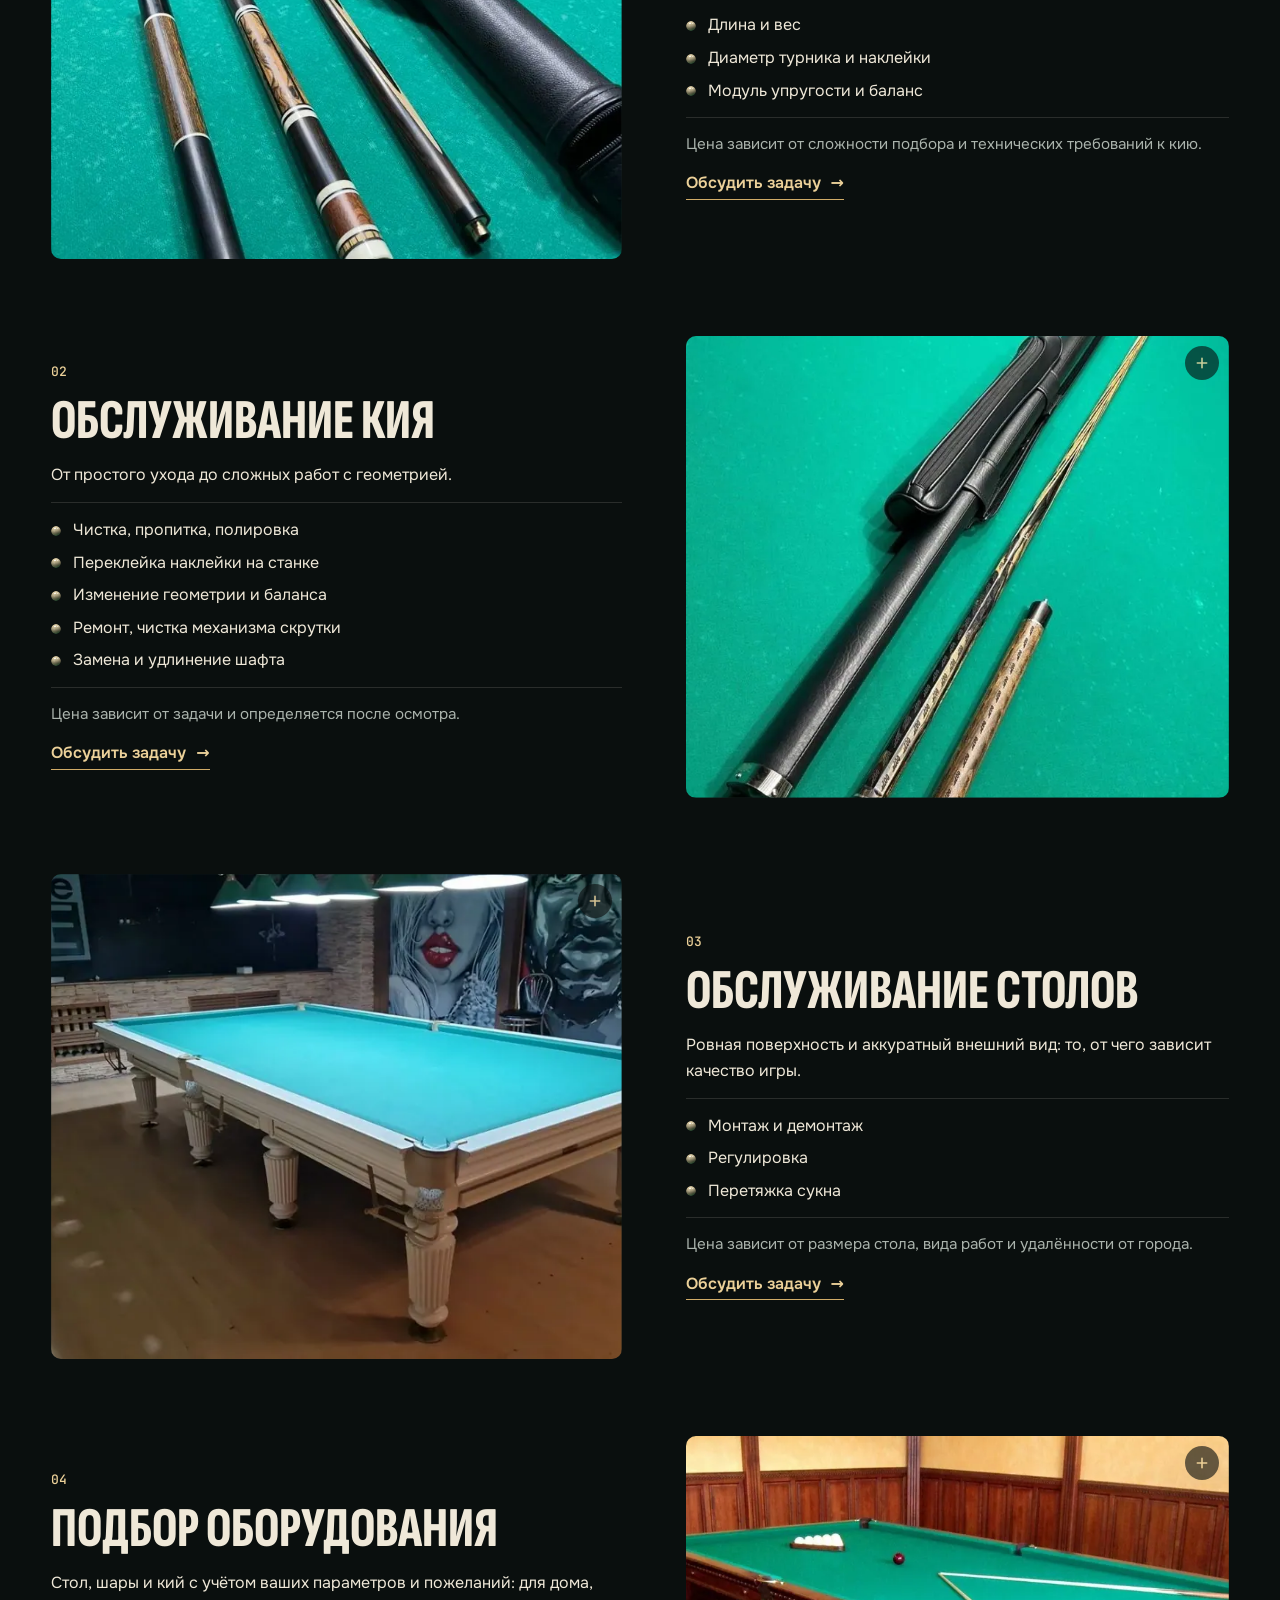
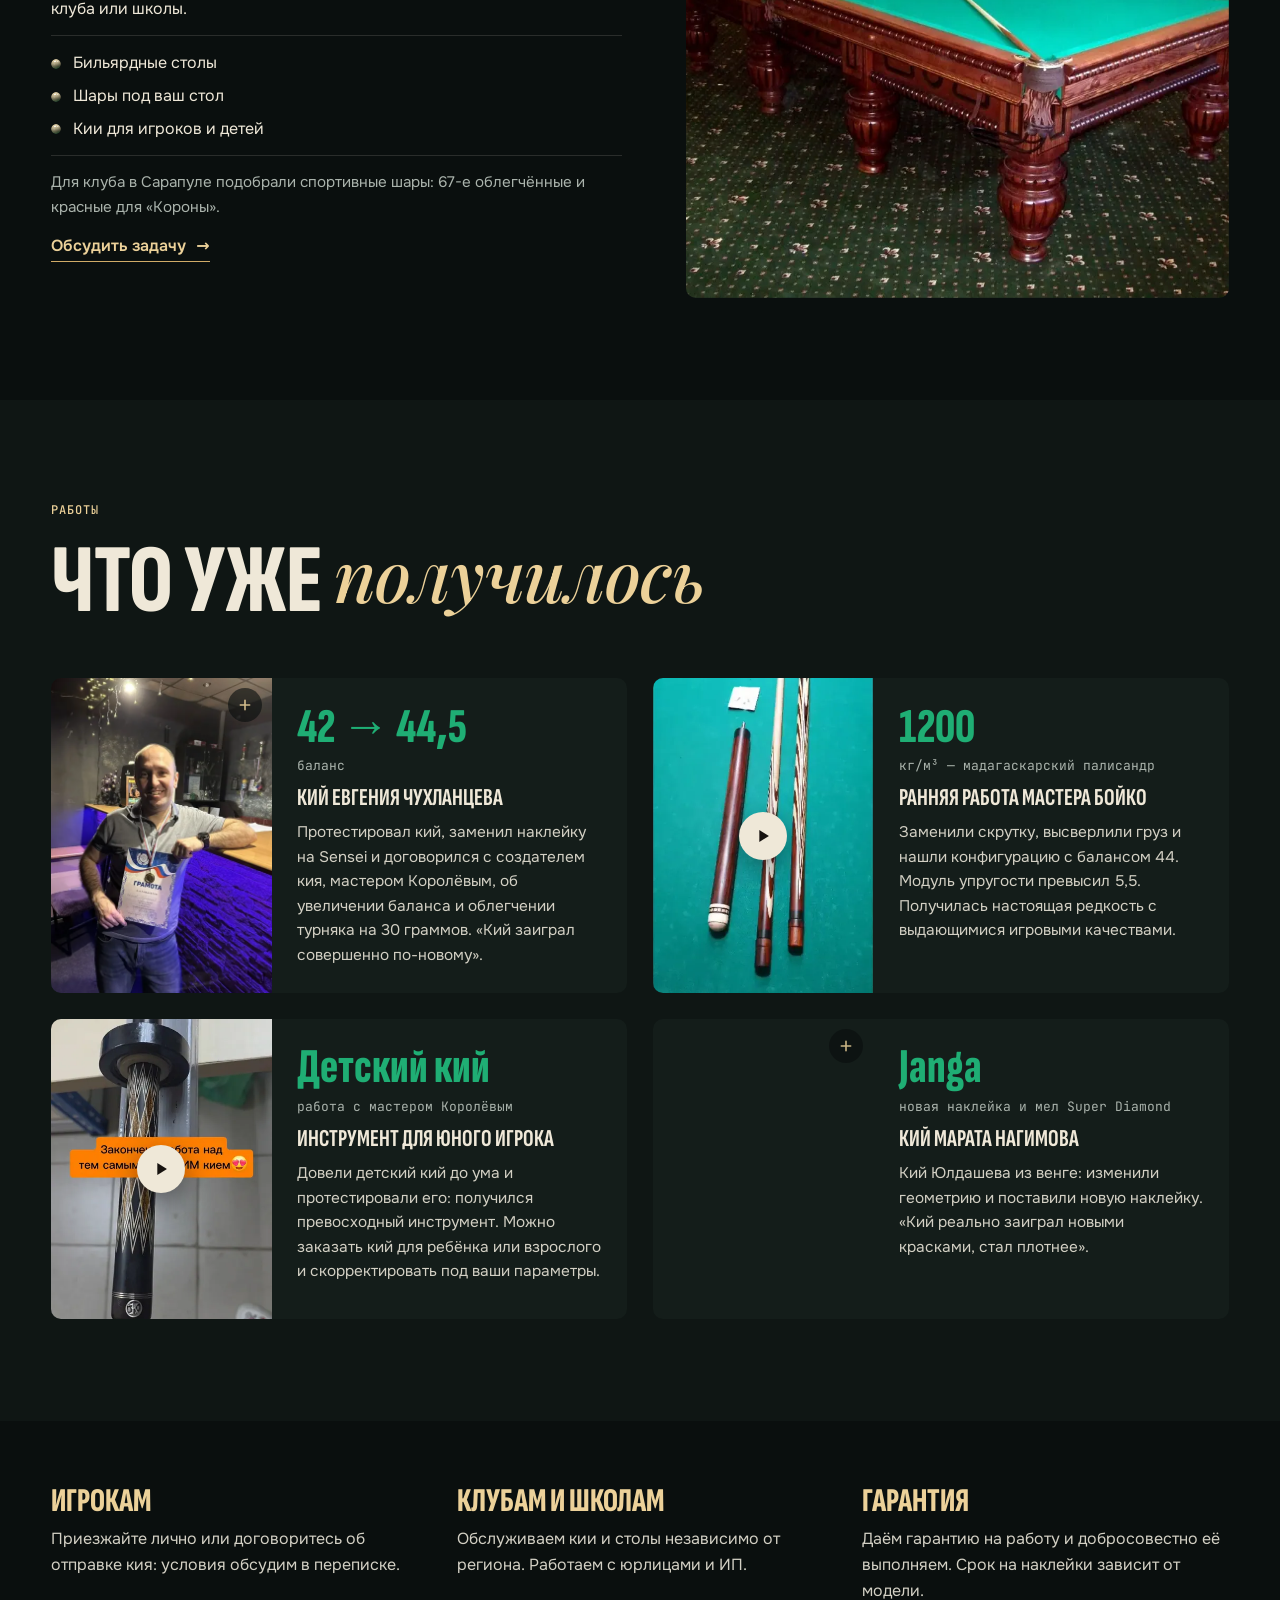
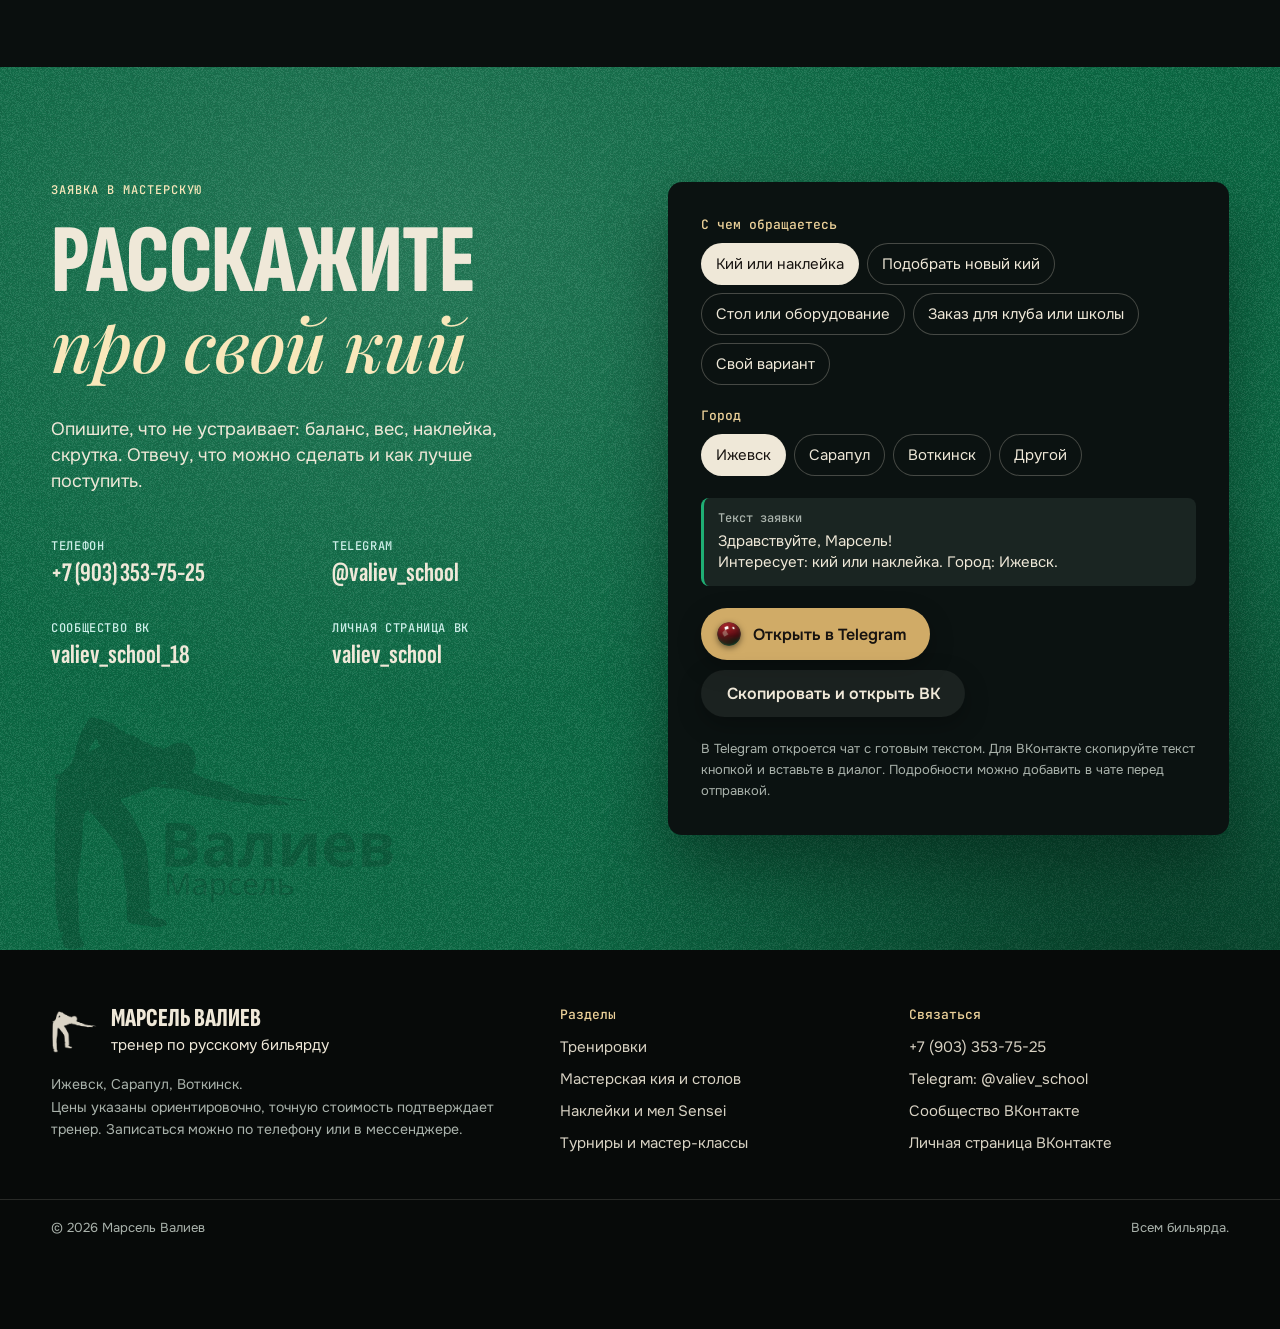
==== commit 7f9cea77: "Remove personal and free-text fields from applications" ====
--- a/masterskaya.html
+++ b/masterskaya.html
@@ -21,7 +21,7 @@
 <script>document.documentElement.className='js'</script>
 
 <script type="application/ld+json">{"@context":"https://schema.org","@type":"Service","name":"Ремонт и настройка бильярдных киёв, обслуживание столов","provider":{"@type":"Person","name":"Марсель Валиев","telephone":"+79033537525"},"areaServed":"Россия"}</script>
-<script defer src="assets/js/main.js"></script>
+<script defer src="assets/js/main.js?v=20261107"></script>
 </head>
 <body>
 <a class="skip" href="#content">К содержанию</a>
@@ -247,16 +247,14 @@
       <div class="lead__mark" aria-hidden="true"></div>
     </div>
     <form class="leadform" data-lead data-reveal onsubmit="return false" aria-label="Заявка">
-      <fieldset><legend>С чем обращаетесь</legend><div class="chips"><label class="chip"><input type="radio" name="goal" value="Кий или наклейка" checked><span>Кий или наклейка</span></label><label class="chip"><input type="radio" name="goal" value="Подобрать новый кий"><span>Подобрать новый кий</span></label><label class="chip"><input type="radio" name="goal" value="Стол или оборудование"><span>Стол или оборудование</span></label><label class="chip"><input type="radio" name="goal" value="Заказ для клуба или школы"><span>Заказ для клуба или школы</span></label><label class="chip"><input type="radio" name="goal" value="Свой вариант"><span>Свой вариант</span></label></div><label class="field leadform__custom" data-lead-custom hidden><span>Опишите свою задачу</span><input type="text" name="custom" placeholder="Что вас интересует"></label></fieldset>
+      <fieldset><legend>С чем обращаетесь</legend><div class="chips"><label class="chip"><input type="radio" name="goal" value="Кий или наклейка" checked><span>Кий или наклейка</span></label><label class="chip"><input type="radio" name="goal" value="Подобрать новый кий"><span>Подобрать новый кий</span></label><label class="chip"><input type="radio" name="goal" value="Стол или оборудование"><span>Стол или оборудование</span></label><label class="chip"><input type="radio" name="goal" value="Заказ для клуба или школы"><span>Заказ для клуба или школы</span></label><label class="chip"><input type="radio" name="goal" value="Свой вариант"><span>Свой вариант</span></label></div></fieldset>
       <fieldset><legend>Город</legend><div class="chips"><label class="chip"><input type="radio" name="city" value="Ижевск" checked><span>Ижевск</span></label><label class="chip"><input type="radio" name="city" value="Сарапул"><span>Сарапул</span></label><label class="chip"><input type="radio" name="city" value="Воткинск"><span>Воткинск</span></label><label class="chip"><input type="radio" name="city" value="Другой"><span>Другой</span></label></div></fieldset>
-      <label class="field"><span>Как к вам обращаться</span><input type="text" name="name" autocomplete="given-name" placeholder="Имя"></label>
-      <label class="field"><span>Что важно уточнить <i>(необязательно)</i></span><textarea name="note" rows="2" placeholder="Например: есть свой кий, удобно по вечерам"></textarea></label>
       <div class="leadform__preview" aria-live="polite"><small>Текст заявки</small><p data-lead-preview></p></div>
       <div class="leadform__actions">
         <a class="btn" data-lead-tg href="https://t.me/valiev_school" target="_blank" rel="noopener"><span class="btn__ball"></span>Открыть в Telegram</a>
         <a class="btn btn--ghost" data-lead-vk href="https://vk.me/valiev_school_18" target="_blank" rel="noopener">Скопировать и открыть ВК</a>
       </div>
-      <p class="leadform__note">Откроется чат с Марселем: в Telegram текст уже подставлен, останется нажать «Отправить». ВКонтакте подставлять текст не умеет: он скопируется сам, останется вставить его в диалог и отправить. Сайт ничего не сохраняет.</p>
+      <p class="leadform__note">В Telegram откроется чат с готовым текстом. Для ВКонтакте скопируйте текст кнопкой и вставьте в диалог. Подробности можно добавить в чате перед отправкой.</p>
     </form>
   </div>
 </section>
@@ -266,7 +264,7 @@
   <div class="container footer__grid">
     <div>
       <div class="footer__logo"><span class="logo-mark" aria-hidden="true"></span><span><b>Марсель Валиев</b><br>тренер по русскому бильярду</span></div>
-      <p class="footer__note">Ижевск, Сарапул, Воткинск.<br>Цены указаны ориентировочно, точную стоимость подтверждает тренер. Сайт не хранит ваши данные: заявка отправляется из вашего мессенджера.</p>
+      <p class="footer__note">Ижевск, Сарапул, Воткинск.<br>Цены указаны ориентировочно, точную стоимость подтверждает тренер. Записаться можно по телефону или в мессенджере.</p>
     </div>
     <nav class="footer__col" aria-label="Страницы">
       <b>Разделы</b>
--- a/assets/css/site.css
+++ b/assets/css/site.css
@@ -0,0 +1 @@
+@font-face{font-family:Sofia Sans Display;src:url("../fonts/sofia-sans-extra-condensed-cyrillic-wght-normal-DJFDWBKN.woff2") format("woff2");font-weight:1 1000;font-display:swap;unicode-range:U+0301,U+0400-045F,U+0490-0491,U+04B0-04B1,U+2116}@font-face{font-family:Sofia Sans Display;src:url("../fonts/sofia-sans-extra-condensed-latin-wght-normal-VENYGYE6.woff2") format("woff2");font-weight:1 1000;font-display:swap;unicode-range:U+0000-00FF,U+2000-206F,U+20AC,U+2122,U+2212}@font-face{font-family:Playfair Accent;src:url("../fonts/playfair-display-cyrillic-wght-italic-IEGRDDCD.woff2") format("woff2");font-style:italic;font-weight:400 900;font-display:swap;unicode-range:U+0301,U+0400-045F,U+0490-0491,U+04B0-04B1,U+2116}@font-face{font-family:Playfair Accent;src:url("../fonts/playfair-display-latin-wght-italic-74CBV5WX.woff2") format("woff2");font-style:italic;font-weight:400 900;font-display:swap;unicode-range:U+0000-00FF,U+2000-206F,U+20AC,U+2122}@font-face{font-family:Onest V;src:url("../fonts/onest-cyrillic-wght-normal-EAKRIKNS.woff2") format("woff2");font-weight:100 900;font-display:swap;unicode-range:U+0301,U+0400-045F,U+0490-0491,U+04B0-04B1,U+2116}@font-face{font-family:Onest V;src:url("../fonts/onest-latin-wght-normal-RHB5LEHK.woff2") format("woff2");font-weight:100 900;font-display:swap;unicode-range:U+0000-00FF,U+2000-206F,U+20AC,U+20BD,U+2122,U+2212}@font-face{font-family:JetBrains M;src:url("../fonts/jetbrains-mono-cyrillic-wght-normal-ENSFVLK4.woff2") format("woff2");font-weight:100 800;font-display:swap;unicode-range:U+0301,U+0400-045F,U+0490-0491,U+04B0-04B1,U+2116}@font-face{font-family:JetBrains M;src:url("../fonts/jetbrains-mono-latin-wght-normal-VBS632QH.woff2") format("woff2");font-weight:100 800;font-display:swap;unicode-range:U+0000-00FF,U+2000-206F,U+20AC,U+20BD,U+2122,U+2212}:root{--bg: #0a0f0e;--bg-2: #0f1614;--panel: #141d1a;--panel-2: #1a2522;--line: rgba(239, 232, 216, .14);--line-2: rgba(239, 232, 216, .26);--text: #efe8d8;--muted: #aab3ac;--baize: #0d7a6e;--baize-2: #15a998;--baize-3: #0a5b52;--brass: #d0ab67;--brass-2: #ecd199;--red: #a31c28;--red-2: #cf3440;--ink: #171310;--paper: #efe7d4;--paper-2: #e3d9c0;--ink-muted: #5a5245;--display: "Sofia Sans Display", "Arial Narrow", Impact, sans-serif;--accent: "Playfair Accent", Georgia, "Times New Roman", serif;--body: "Onest V", "Segoe UI", system-ui, sans-serif;--mono: "JetBrains M", Consolas, monospace;--pad: clamp(20px, 4vw, 64px);--ease: cubic-bezier(.2, .75, .2, 1);--nav-h: 76px}*,*:before,*:after{box-sizing:border-box}html{-webkit-text-size-adjust:100%;scroll-behavior:auto;background:var(--bg)}html.lenis,html.lenis body{height:auto}.lenis.lenis-stopped{overflow:hidden}body{margin:0;background:var(--bg);color:var(--text);font:400 clamp(16px,1.05vw,18px)/1.6 var(--body);-webkit-font-smoothing:antialiased;overflow-x:clip}img{display:block;max-width:100%;height:auto}a{color:inherit}button{font:inherit;color:inherit;background:none;border:0;padding:0;cursor:pointer}h1,h2,h3,p,ul,ol,dl,dd,figure,blockquote{margin:0;padding:0}ul,ol{list-style:none}:focus-visible{outline:2px solid var(--brass-2);outline-offset:3px;border-radius:4px}.skip{position:fixed;left:12px;top:-60px;z-index:100;background:var(--brass);color:var(--ink);padding:10px 16px;border-radius:8px}.skip:focus{top:12px}.container{width:100%;max-width:1480px;margin-inline:auto;padding-inline:var(--pad)}section{position:relative}section[id]{scroll-margin-top:70px}.eyebrow{font:500 clamp(12px,.85vw,14px)/1.4 var(--mono);letter-spacing:.08em;text-transform:uppercase;color:var(--brass-2);margin-bottom:18px}.eyebrow--ink{color:#7a5a1f}.h2{font:800 clamp(52px,7.6vw,128px)/.92 var(--display);text-transform:uppercase;letter-spacing:-.005em}.h2 em,.hero__title em,.phero__title em{font:italic 500 .74em/1 var(--accent);text-transform:none;letter-spacing:-.01em;color:var(--brass-2);padding-right:.04em}.lede{font-size:clamp(19px,1.5vw,24px);line-height:1.45}.word{display:inline-block;overflow:clip;overflow-clip-margin:.14em;vertical-align:top;padding-bottom:.1em;margin-bottom:-.1em}.word>i{display:inline-block;font-style:inherit;transform:translateY(105%);transition:transform .9s var(--ease);transition-delay:calc(var(--i) * 45ms);will-change:transform}.is-in .word>i{transform:none}[data-reveal]{opacity:0;transform:translateY(26px);transition:opacity .8s var(--ease),transform .8s var(--ease)}[data-reveal].is-in{opacity:1;transform:none}[data-clip]{background:var(--panel)}[data-clip]>img{clip-path:inset(100% 0 0 0);transform:scale(1.14);transition:clip-path 1.1s var(--ease),transform 1.4s var(--ease)}[data-clip].is-in>img{clip-path:inset(0);transform:none}html:not(.js) [data-reveal]{opacity:1;transform:none}html:not(.js) [data-clip]>img{clip-path:none;transform:none}html:not(.js) .word>i{transform:none}.btn{--bg-b: var(--brass);display:inline-flex;align-items:center;gap:12px;padding:14px 24px 14px 16px;border-radius:999px;background:var(--bg-b);color:var(--ink);font:600 16px/1.2 var(--body);text-decoration:none;position:relative;overflow:hidden;transition:background .3s,transform .3s var(--ease);white-space:nowrap}.btn:hover{background:var(--brass-2)}.btn:active{transform:scale(.98)}.btn--large{font-size:clamp(16px,1.25vw,19px);padding:18px 30px 18px 20px}.btn--small{font-size:14px;padding:9px 16px 9px 11px;gap:9px}.btn--ghost{background:#efe8d812;color:var(--text);box-shadow:inset 0 0 0 1px var(--line-2);padding-left:26px;backdrop-filter:blur(6px)}.btn--ghost:hover{background:#efe8d826}.btn__ball{width:20px;height:20px;flex:none;border-radius:50%;background:radial-gradient(circle at 34% 30%,#f28a84 0,#b0202c 46%,#4f0a11);box-shadow:0 2px 5px #00000073;transition:transform .55s var(--ease)}.btn:hover .btn__ball{transform:translate(4px) rotate(200deg)}.btn--small .btn__ball{width:14px;height:14px}.tlink{display:inline-flex;gap:10px;align-items:center;font-weight:600;text-decoration:none;padding-bottom:3px;border-bottom:1px solid var(--brass);color:var(--brass-2);transition:gap .3s var(--ease)}.tlink:after{content:"\2192"}.tlink:hover{gap:16px}.play{position:absolute;left:50%;top:50%;width:62px;height:62px;margin:-31px 0 0 -31px;border-radius:50%;display:grid;place-items:center;color:var(--ink);background:var(--text);box-shadow:0 10px 30px #00000073;transition:transform .4s var(--ease),background .3s}button:hover>.play{transform:scale(1.12);background:var(--brass-2)}.vlink{display:flex;align-items:center;gap:16px;text-align:left;padding:12px 22px 12px 12px;background:var(--panel);border-radius:999px;box-shadow:inset 0 0 0 1px var(--line);transition:background .3s}.vlink:hover{background:var(--panel-2)}.vlink .play{position:static;margin:0;width:50px;height:50px;flex:none}.vlink b{display:block;line-height:1.25}.vlink small{color:var(--muted);font-size:13px;line-height:1.3;display:block;margin-top:2px}.logo-mark{display:inline-block;width:46px;height:42px;background:url(../../img/logo-mark.webp) center / contain no-repeat;flex:none}.nav{position:fixed;inset:0 0 auto;z-index:40;height:var(--nav-h);display:flex;align-items:center;justify-content:space-between;gap:24px;padding-inline:var(--pad);transition:transform .4s var(--ease),background .3s,height .3s}.nav.is-solid{background:#0a0f0ed6;backdrop-filter:blur(14px);box-shadow:0 1px 0 var(--line);height:64px}.nav.is-hidden{transform:translateY(-100%)}.nav__logo{display:flex;align-items:center;gap:12px;text-decoration:none}.nav__name{display:grid;line-height:1}.nav__name b{font:800 25px/1 var(--display);text-transform:uppercase;letter-spacing:.01em}.nav__name i{font:400 12px/1.2 var(--body);font-style:normal;color:var(--muted);margin-top:2px}.nav__links{display:flex;gap:clamp(14px,1.9vw,30px);font-size:15px}.nav__links a{text-decoration:none;opacity:.86;position:relative;padding:6px 0}.nav__links a:after{content:"";position:absolute;left:0;right:0;bottom:0;height:2px;background:var(--brass);transform:scaleX(0);transform-origin:left;transition:transform .35s var(--ease)}.nav__links a:hover{opacity:1}.nav__links a:hover:after,.nav__links a[aria-current]:after{transform:scaleX(1)}.nav__right{display:flex;align-items:center;gap:18px}.nav__phone{text-decoration:none;font:500 14px var(--mono);white-space:nowrap}.nav__burger{display:none;width:44px;height:44px;position:relative;border-radius:50%;box-shadow:inset 0 0 0 1px var(--line-2)}.nav__burger span{position:absolute;left:13px;right:13px;height:2px;background:var(--text);transition:transform .3s var(--ease),top .3s}.nav__burger span:first-child{top:17px}.nav__burger span:last-child{top:25px}.nav__burger[aria-expanded=true] span:first-child{top:21px;transform:rotate(45deg)}.nav__burger[aria-expanded=true] span:last-child{top:21px;transform:rotate(-45deg)}.menu{position:fixed;inset:0;z-index:35;background:var(--bg);display:flex;flex-direction:column;justify-content:center;gap:36px;padding:90px var(--pad) 40px}.menu[hidden]{display:none}.menu nav{display:grid;gap:4px}.menu nav a{font:800 clamp(44px,12vw,72px)/1.06 var(--display);text-transform:uppercase;text-decoration:none}.menu__contacts{display:grid;gap:8px;color:var(--brass-2)}.menu__contacts a{text-decoration:none;font:500 17px var(--mono)}.rail{position:fixed;right:14px;top:50%;transform:translateY(-50%);z-index:20;display:none}.rail__track{position:relative;width:16px;height:min(58vh,520px);border-radius:10px;background:linear-gradient(90deg,#2a140b,#4a2415 45%,#1d0d07);box-shadow:0 0 0 1px #00000080,0 6px 20px #0006}.rail__sight{position:absolute;left:50%;width:7px;height:7px;margin:-3.5px 0 0 -3.5px;border-radius:50%;background:var(--brass-2);padding:0;cursor:pointer;pointer-events:auto}.rail__sight:before{content:"";position:absolute;inset:-9px}.rail__sight:after{content:attr(data-label);position:absolute;right:22px;top:50%;transform:translate(6px,-50%);white-space:nowrap;font:500 12px var(--mono);background:#0a0f0eeb;padding:4px 9px;border-radius:6px;opacity:0;transition:opacity .2s,transform .25s var(--ease);pointer-events:none}.rail__sight:hover:after,.rail__sight:focus-visible:after{opacity:1;transform:translateY(-50%)}.rail__ball{position:absolute;left:50%;top:0;width:22px;height:22px;margin:-11px 0 0 -11px;border-radius:50%;background:radial-gradient(circle at 34% 30%,#f7928b 0,#b0202c 46%,#4f0a11);box-shadow:0 3px 8px #0009;pointer-events:none;will-change:transform}@media(min-width:1200px)and (hover:hover){.rail{display:block}}.hero{height:190vh}.hero__sticky{position:sticky;top:0;height:100vh;height:100svh;overflow:hidden;background:#070b0a;cursor:crosshair;touch-action:pan-y}.hero__poster{position:absolute;inset:0;width:100%;height:100%;object-fit:cover}.hero__canvas{position:absolute;inset:0;opacity:0;transition:opacity .7s}.hero__canvas canvas{display:block;width:100%!important;height:100%!important}.hero3d-ready .hero__canvas{opacity:1}.hero__scrim{position:absolute;inset:0;pointer-events:none;background:linear-gradient(90deg,#070b0af2,#070b0ad1 30%,#070b0a47 52%,#070b0a00 66%),linear-gradient(180deg,#070b0a80,#070b0a00 22%)}.hero__content{position:relative;z-index:2;height:100%;display:flex;flex-direction:column;justify-content:center;padding-top:var(--nav-h);pointer-events:none;will-change:transform,opacity}.hero__content a{pointer-events:auto}.hero__title{font:800 clamp(84px,13.2vw,244px)/.84 var(--display);text-transform:uppercase;margin:2px 0 26px}.hero__title span{display:block}.hero__title em{display:block;font-size:.62em;margin-top:-.14em;padding-left:.02em;line-height:1.12}.hero__sub{max-width:34em;font-size:clamp(17px,1.35vw,22px);line-height:1.45;margin-bottom:30px;text-shadow:0 1px 14px rgba(0,0,0,.6)}.hero__cta{display:flex;flex-wrap:wrap;gap:12px;align-items:center}.hero__trust{display:flex;flex-wrap:wrap;gap:8px 30px;margin-top:34px;font-size:14px;color:var(--muted)}.hero__trust b{display:block;font:700 22px/1.2 var(--display);letter-spacing:.02em;color:var(--text);font-size:26px}.hero__hint{position:absolute;left:50%;bottom:26px;transform:translate(-50%);z-index:3;font:500 13px var(--mono);padding:7px 14px;background:#0a0f0eb8;border-radius:999px;box-shadow:inset 0 0 0 1px var(--line);pointer-events:none;white-space:nowrap;transition:opacity .5s}.hero__hint.is-off{opacity:0}.hint-touch{display:none}@media(hover:none){.hint-desk{display:none}.hint-touch{display:inline}}.hero__second{position:absolute;left:0;right:0;max-width:none;bottom:0;padding-block:14vh 9vh;z-index:2;opacity:0;pointer-events:none;text-align:center;will-change:transform,opacity;background:linear-gradient(180deg,transparent,rgba(5,8,7,.9) 62%)}.hero__second p{font:800 clamp(34px,5vw,84px)/1.02 var(--display);text-transform:uppercase;text-shadow:0 3px 30px rgba(0,0,0,.75)}.hero__second em{font:italic 500 .72em/1.2 var(--accent);text-transform:none;color:var(--brass-2)}.ticker{overflow:hidden;background:var(--baize-3);border-block:1px solid rgba(255,255,255,.08);position:relative;z-index:2}.ticker__row{display:flex;width:max-content;align-items:center;gap:28px;padding:13px 0;animation:ticker 44s linear infinite;font:700 clamp(20px,2vw,28px)/1 var(--display);text-transform:uppercase;letter-spacing:.03em}.ticker__row i{width:11px;height:11px;border-radius:50%;background:radial-gradient(circle at 34% 30%,#fff,#cfc6ad);flex:none}@keyframes ticker{to{transform:translate(-50%)}}.about{padding-block:clamp(70px,10vw,160px)}.about__grid{display:grid;grid-template-columns:minmax(0,1fr) minmax(0,1.04fr);gap:clamp(30px,6vw,110px);align-items:start}.about__photo{border-radius:10px;overflow:hidden;position:sticky;top:90px}.about__photo img{width:100%}.about__text{display:grid;gap:26px}.about__text .eyebrow{margin-bottom:-8px}.facts{display:grid;grid-template-columns:repeat(2,1fr);gap:1px;background:var(--line);border-block:1px solid var(--line);margin-block:8px}.facts>div{background:var(--bg);padding:20px 8px 20px 0}.facts dt{font:800 clamp(40px,4.4vw,74px)/1 var(--display);color:var(--text)}.facts dd{color:var(--muted);font-size:15px}.facts>div:nth-child(2n){padding-left:22px}.creds{display:grid;gap:14px}.creds li{padding-left:26px;position:relative;font-size:.98em}.creds li:before{content:"";position:absolute;left:0;top:.5em;width:12px;height:12px;border-radius:50%;background:radial-gradient(circle at 34% 30%,#fff 0,#e5dcc4 60%,#92886f)}.pains{padding-block:clamp(50px,7vw,110px);background:var(--bg-2)}.pains__list{margin-top:clamp(30px,4vw,60px);border-top:1px solid var(--line)}.pain{display:grid;grid-template-columns:60px minmax(0,1.1fr) minmax(0,1fr);gap:clamp(14px,3vw,50px);align-items:baseline;padding-block:clamp(20px,2.4vw,34px);border-bottom:1px solid var(--line)}.pain__ball{width:46px;height:46px;border-radius:50%;display:grid;place-items:center;color:#1a1712;font:700 19px var(--display);background:radial-gradient(circle at 34% 30%,#fffdf5 0,#e8dfc8 58%,#9d9379);align-self:start;transition:transform .6s var(--ease)}.pain:hover .pain__ball{transform:rotate(-30deg) scale(1.08)}.pain h3{font:700 clamp(24px,2.7vw,42px)/1.05 var(--display);text-transform:uppercase;letter-spacing:.005em}.pain p{color:var(--muted)}.rails{background:radial-gradient(90% 60% at 50% 40%,#16211e,#0a0f0e 72%)}html.js .rails.is-live{height:500vh}.rails__sticky{padding-block:clamp(50px,6vw,80px)}.is-live .rails__sticky{position:sticky;top:0;height:100vh;height:100svh;overflow:hidden;display:flex;flex-direction:column;justify-content:center;gap:clamp(14px,2.4vh,34px);padding-block:74px 34px}.rails__head .h2{font-size:clamp(46px,min(6.2vw,10vh),104px)}.rails__head .eyebrow{margin-bottom:10px}.rails__body{display:grid;grid-template-columns:minmax(0,1.5fr) minmax(0,1fr);gap:clamp(24px,4vw,70px);align-items:center;margin-top:24px}.is-live .rails__body{margin-top:0;min-height:0}.rails__table{min-width:0}.rails__svg{width:100%;height:auto;max-height:62vh;display:block;filter:drop-shadow(0 26px 40px rgba(0,0,0,.55))}.rails__hit circle{transform:scale(.45);opacity:.28;transition:transform .45s var(--ease),opacity .4s;transform-box:fill-box;transform-origin:center}.rails__hit text{font:700 24px var(--display);fill:#1a1712;opacity:0;transition:opacity .3s}.rails__hit.is-on circle{transform:none;opacity:1}.rails__hit.is-on text{opacity:1}.rails__trail{stroke-dasharray:1;stroke-dashoffset:1}html:not(.js) .rails__trail{stroke-dashoffset:0}.rails__stages{display:grid;gap:20px}.stage__k{font:500 13px var(--mono);letter-spacing:.08em;text-transform:uppercase;color:var(--brass-2);display:block;margin-bottom:10px}.stage h3,.cuecard h3{font:800 clamp(34px,3.7vw,62px)/1 var(--display);text-transform:uppercase;margin-bottom:14px}.stage p{color:#d3d0c4;font-size:clamp(16px,1.15vw,19px)}.is-live .rails__stages{display:block;position:relative;min-height:290px}.is-live .stage{position:absolute;inset:0 0 auto;opacity:0;transform:translateY(18px);transition:opacity .4s,transform .5s var(--ease);pointer-events:none}.is-live .stage.is-active{opacity:1;transform:none;pointer-events:auto}.rails__progress{display:none}.is-live .rails__progress{display:block;position:absolute;left:var(--pad);right:var(--pad);bottom:22px;height:2px;background:var(--line)}.rails__progress span{display:block;height:100%;background:var(--brass);transform:scaleX(0);transform-origin:left}.honest{padding-block:clamp(40px,6vw,80px);background:var(--bg-2);border-block:1px solid var(--line)}.honest__grid{display:grid;grid-template-columns:auto minmax(0,1fr);gap:clamp(24px,5vw,80px);align-items:center}.honest__big{font:800 clamp(80px,12vw,200px)/.85 var(--display);color:var(--baize-2);white-space:nowrap}.honest__big span{font:italic 500 .32em var(--accent);color:var(--brass-2)}.honest h3{font:800 clamp(30px,2.8vw,44px)/1 var(--display);text-transform:uppercase;margin-bottom:10px}.honest p{max-width:42em;color:#d3d0c4}.reel{padding-block:clamp(70px,8vw,120px);overflow:clip}.reel__head{margin-bottom:clamp(26px,3vw,44px)}.reel__lead{color:var(--muted);max-width:34em;margin-top:14px}.reel__track{display:flex;gap:clamp(14px,1.6vw,24px);overflow-x:auto;padding-inline:var(--pad);padding-bottom:14px;scroll-snap-type:x proximity;scrollbar-width:none;-webkit-overflow-scrolling:touch}.reel__track::-webkit-scrollbar{display:none}.rcard{position:relative;flex:none;width:min(78vw,360px);aspect-ratio:9 / 15;border-radius:12px;overflow:hidden;background:var(--panel);text-align:left;scroll-snap-align:center;isolation:isolate}.rcard img{position:absolute;inset:0;width:100%;height:100%;object-fit:cover;object-position:center top;transition:transform .9s var(--ease);z-index:-2}.rcard:hover img{transform:scale(1.05)}.rcard:after{content:"";position:absolute;inset:0;z-index:-1;background:linear-gradient(180deg,#0000000a 24%,#050908f7 66%)}.rcard .play{top:34%}.rcard__body{position:absolute;inset:auto 0 0;padding:20px;display:grid;gap:4px}.rcard__tag{position:absolute;left:16px;bottom:100%;font:500 12px var(--mono);padding:5px 10px;border-radius:999px;background:var(--text);color:var(--ink)}.rcard__time{font:800 clamp(38px,3.6vw,56px)/.95 var(--display);text-transform:uppercase;color:var(--brass-2)}.rcard b{font-size:17px}.rcard__text{font-size:15px;line-height:1.4;color:#d9d6ca}.rcard small{color:var(--muted);font-size:12px;margin-top:4px}@media(min-width:1024px){.reel.is-live{padding-block:0}.reel.is-live .reel__sticky{position:sticky;top:0;height:100vh;display:flex;flex-direction:column;justify-content:center;padding-top:64px;overflow:hidden}.reel.is-live .reel__track{overflow:visible;padding-bottom:0;will-change:transform;width:max-content}.reel.is-live .rcard{width:clamp(230px,34vh,340px)}.reel.is-live .reel__head{margin-bottom:22px}.reel.is-live .reel__head .h2{font-size:clamp(46px,min(6vw,10vh),104px)}}.story{padding-block:clamp(60px,9vw,150px);background:linear-gradient(180deg,#0a0f0e,#0d1513)}.story__grid{display:grid;grid-template-columns:minmax(0,.9fr) minmax(0,1.1fr);gap:clamp(30px,6vw,100px);align-items:center}.story__photo{border-radius:10px;overflow:hidden}.story__photo img{width:100%;aspect-ratio:4 / 5;object-fit:cover;object-position:center 20%}.story__text{display:grid;gap:22px;justify-items:start}.story__text .eyebrow{margin-bottom:-8px}.daily{padding-block:clamp(40px,6vw,80px);overflow:clip}.daily__row{display:flex;gap:14px;overflow-x:auto;padding:clamp(24px,3vw,40px) var(--pad) 12px;scrollbar-width:none;cursor:grab}.daily__row::-webkit-scrollbar{display:none}.daily__row.is-drag{cursor:grabbing}.dcard{position:relative;flex:none;width:230px;aspect-ratio:9 / 15;border-radius:10px;overflow:hidden;background:var(--panel);text-align:left}.dcard img{width:100%;height:100%;object-fit:cover;transition:transform .8s var(--ease)}.dcard:hover img{transform:scale(1.05)}.dcard>span:not(.play){position:absolute;inset:auto 0 0;padding:40px 14px 14px;font-weight:600;line-height:1.25;background:linear-gradient(180deg,transparent,rgba(0,0,0,.86))}.dcard .play{width:46px;height:46px;margin:-23px 0 0 -23px}.dcard--more{display:flex;align-items:flex-end;text-decoration:none;background:var(--baize-3)}.dcard--more span{position:static!important;background:none!important;padding:16px!important;font:700 28px/1.05 var(--display);text-transform:uppercase}.sheet{background:var(--paper);color:var(--ink);padding-block:clamp(70px,9vw,140px)}.sheet .h2 em{color:#7d3a1c}.sheet__head{display:flex;justify-content:space-between;gap:30px;align-items:flex-end;flex-wrap:wrap;margin-bottom:clamp(30px,4vw,56px)}.sheet__lead{color:var(--ink-muted);max-width:26em}.prices{border-top:2px solid var(--ink)}.price{border-bottom:1px solid rgba(23,19,16,.24)}.price a{display:grid;grid-template-columns:minmax(0,1fr) auto 32px;align-items:center;gap:clamp(16px,3vw,44px);padding-block:clamp(20px,2.1vw,30px);text-decoration:none;transition:padding .35s var(--ease)}.price a:hover{padding-left:14px}.price__pic{display:none}.price__main b{display:block;font:800 clamp(28px,3.1vw,50px)/1 var(--display);text-transform:uppercase}.price__main span{display:block;margin-top:7px;color:var(--ink-muted);max-width:40em;font-size:.96em}.price__val{font:600 clamp(15px,1.3vw,21px)/1.2 var(--mono);white-space:nowrap;text-align:right}.price__go{color:#7d3a1c;transition:transform .35s var(--ease)}.price a:hover .price__go{transform:translate(6px)}.price-float{position:fixed;left:0;top:0;z-index:30;width:280px;aspect-ratio:4 / 5;border-radius:10px;overflow:hidden;pointer-events:none;opacity:0;transition:opacity .25s;box-shadow:0 24px 60px #0006;will-change:transform}.price-float img{width:100%;height:100%;object-fit:cover;position:absolute;inset:0;opacity:0;transition:opacity .25s}.price-float img.is-on{opacity:1}.reviews,.proof{padding-block:clamp(70px,9vw,140px);background:var(--baize-3) url(../../img/noise.png)}.proofcard{display:grid;grid-template-columns:96px minmax(0,1fr);gap:16px;align-items:center;padding:12px;background:var(--panel);border-radius:10px;font-size:.95em;line-height:1.45}.proofcard img{width:96px;height:96px;object-fit:cover;object-position:center 22%;border-radius:8px}.proofcard small{display:block;font:500 12px var(--mono);color:var(--brass-2);margin-bottom:4px}.tip__pros{font-size:.95em;color:#d3d0c4;border-top:1px solid var(--line);padding-top:10px;width:100%}.tip__pros small{display:block;font:500 12px var(--mono);color:var(--brass-2);margin-bottom:3px}.shaftcmp__caption{font-size:13px;color:var(--muted);margin-top:8px}.reviews__head{display:flex;justify-content:space-between;align-items:flex-end;flex-wrap:wrap;gap:20px}.reviews__grid{display:grid;grid-template-columns:repeat(2,minmax(0,1fr));gap:clamp(14px,1.6vw,24px);margin-top:clamp(30px,4vw,54px)}.proof .reviews__grid{grid-template-columns:repeat(3,minmax(0,1fr))}.review{background:#05191680;border:1px solid rgba(255,255,255,.12);padding:clamp(22px,2.4vw,36px);border-radius:10px;display:flex;flex-direction:column;gap:16px}.review p{font-size:clamp(17px,1.25vw,20px);line-height:1.5;flex:1}.review footer{font:700 24px/1 var(--display);text-transform:uppercase}.review__tag{align-self:flex-start;font:500 12px var(--mono);padding:4px 10px;border-radius:999px;background:#ffffff1a}.reviews .h2 em,.proof .h2 em,.reviews .eyebrow,.proof .eyebrow{color:#f6e2b0}.reviews .tlink{color:#f6e2b0;border-color:#f6e2b0}.proof__media{display:flex;flex-wrap:wrap;gap:14px;margin-top:28px}.door{position:relative;overflow:hidden;min-height:92vh;display:flex;align-items:center;padding-block:90px}.door__inner{position:relative;z-index:2;display:grid;gap:22px;justify-items:start}.door__inner .eyebrow{margin-bottom:-8px}.door__inner .lede{max-width:31em}.door--workshop .door__media{position:absolute;inset:-12% 0;z-index:0;will-change:transform}.door--workshop .door__media img{width:100%;height:100%;object-fit:cover}.door--workshop:after{content:"";position:absolute;inset:0;z-index:1;background:linear-gradient(90deg,#070b0af2 6%,#070b0ac7,#070b0a1f 78%)}.door--sensei{background:#000}.door--sensei .door__inner{text-align:left}.door__tip{--s: min(50vw, 88vh);position:absolute;right:3vw;top:calc(50% - var(--s) / 2);width:var(--s);height:var(--s);z-index:0;-webkit-mask-image:radial-gradient(closest-side,#000 62%,transparent 100%);mask-image:radial-gradient(closest-side,#000 62%,transparent 100%)}.door__tip img{width:100%;height:100%;object-fit:cover;object-position:center;filter:brightness(.86) saturate(1.1)}.events{padding-block:clamp(70px,9vw,140px)}.events__grid{display:grid;grid-template-columns:minmax(0,1fr) minmax(0,1.05fr);gap:clamp(30px,5vw,90px);margin-top:clamp(30px,4vw,54px);align-items:start}.events__text{display:grid;gap:24px;justify-items:start}.events__stats{display:grid;grid-template-columns:repeat(2,1fr);gap:1px;width:100%;background:var(--line);border-block:1px solid var(--line)}.events__stats>div{background:var(--bg);padding:18px 8px 18px 0}.events__stats>div:nth-child(2n){padding-left:22px}.events__stats dt{font:800 clamp(44px,5vw,84px)/1 var(--display);color:var(--baize-2)}.events__stats dd{color:var(--muted);font-size:15px}.events__media{display:grid;grid-template-columns:1fr 1fr;gap:14px}.ecard{position:relative;border-radius:10px;overflow:hidden;display:block;width:100%}.ecard img{width:100%;height:100%;object-fit:cover;aspect-ratio:9 / 13}.ecard--c{grid-column:1 / -1}.ecard--c img{aspect-ratio:16 / 10;object-position:center 25%}.ecard figcaption{position:absolute;left:0;right:0;bottom:0;padding:40px 18px 14px;font-weight:600;background:linear-gradient(180deg,transparent,rgba(0,0,0,.82))}.geo{padding-block:clamp(50px,7vw,110px);background:var(--bg-2)}.geo__list{display:grid;grid-template-columns:repeat(4,minmax(0,1fr));gap:clamp(14px,2vw,30px);margin-top:clamp(30px,4vw,54px)}.geo__list li{border-top:2px solid var(--line-2);padding-top:18px}.geo__ball{display:block;width:36px;height:36px;border-radius:50%;margin-bottom:16px;background:radial-gradient(circle at 34% 30%,#fffdf5 0,#e8dfc8 58%,#9d9379)}.geo__ball--red{background:radial-gradient(circle at 34% 30%,#f7928b 0,#b0202c 46%,#4f0a11)}.geo__ball--brass{background:radial-gradient(circle at 34% 30%,#fff0c6 0,#d0ab67,#6d5224)}.geo__list h3{font:800 clamp(30px,2.9vw,46px)/1 var(--display);text-transform:uppercase;margin-bottom:8px}.geo__list p{color:var(--muted);font-size:.97em}.geo__note{margin-top:30px;font:500 14px var(--mono);color:var(--brass-2)}.faq{padding-block:clamp(60px,8vw,120px)}.faq__grid{display:grid;grid-template-columns:minmax(0,.7fr) minmax(0,1.3fr);gap:clamp(26px,5vw,80px);align-items:start}.qa{border-bottom:1px solid var(--line)}.qa:first-child{border-top:1px solid var(--line)}.qa summary{list-style:none;cursor:pointer;display:flex;justify-content:space-between;gap:24px;align-items:center;padding-block:20px;font-weight:600;font-size:clamp(17px,1.3vw,21px)}.qa summary::-webkit-details-marker{display:none}.qa summary span{flex:none;position:relative;width:26px;height:26px;border-radius:50%;background:radial-gradient(circle at 34% 30%,#fffdf5 0,#e8dfc8 58%,#9d9379);transition:transform .4s var(--ease)}.qa summary span:before,.qa summary span:after{content:"";position:absolute;left:7px;right:7px;top:12px;height:2px;background:#1a1712}.qa summary span:after{transform:rotate(90deg);transition:transform .3s}.qa[open] summary span{transform:rotate(180deg)}.qa[open] summary span:after{transform:rotate(0)}.qa p{padding-bottom:22px;color:#d3d0c4;max-width:46em}.lead{position:relative;overflow:hidden;padding-block:clamp(70px,9vw,140px);background:var(--baize) url(../../img/noise.png)}.lead:before{content:"";position:absolute;inset:0;background:radial-gradient(80% 90% at 30% 20%,rgba(255,255,255,.1),transparent 60%),radial-gradient(70% 90% at 90% 110%,rgba(0,0,0,.42),transparent 70%);pointer-events:none}.lead__mark{position:absolute;right:-40px;bottom:-40px;width:min(52vw,760px);height:min(46vw,680px);filter:brightness(0);opacity:.13}.lead__grid{position:relative;display:grid;grid-template-columns:minmax(0,1fr) minmax(0,1.04fr);gap:clamp(30px,6vw,100px);align-items:start}.lead .h2 em,.lead .eyebrow{color:#f8e7ba}.lead__sub{font-size:clamp(18px,1.4vw,22px);margin-top:20px;max-width:28em;line-height:1.45}.lead__contacts{display:grid;grid-template-columns:1fr 1fr;gap:16px 22px;margin-top:36px}.lead__contacts a{text-decoration:none;display:block;font:700 clamp(24px,2.1vw,32px)/1.05 var(--display);word-break:break-word}.lead__contacts small{display:block;font:500 12px var(--mono);color:#cdeee8;margin-bottom:5px;letter-spacing:.05em;text-transform:uppercase}.leadform{background:#0b1211;border-radius:14px;padding:clamp(20px,2.6vw,38px);display:grid;gap:22px;box-shadow:0 30px 70px #00000059}.leadform fieldset{border:0;padding:0;margin:0;min-width:0}.leadform legend,.field>span{font:500 13px var(--mono);color:var(--brass-2);margin-bottom:10px;display:block;padding:0}.field i{font-style:normal;color:var(--muted)}.chips{display:flex;flex-wrap:wrap;gap:8px}.chip input{position:absolute;opacity:0;width:1px;height:1px}.chip span{display:block;padding:9px 15px;border-radius:999px;box-shadow:inset 0 0 0 1px var(--line-2);font-size:15px;cursor:pointer;transition:background .2s,color .2s}.chip span:hover{background:#efe8d814}.chip input:checked+span{background:var(--text);color:var(--ink);box-shadow:none}.chip input:focus-visible+span{outline:2px solid var(--brass-2);outline-offset:2px}.field{display:block}.field input,.field textarea{width:100%;background:var(--panel);border:1px solid var(--line);border-radius:8px;padding:12px 14px;color:var(--text);font:400 16px/1.4 var(--body);resize:vertical}.field input:focus,.field textarea:focus{outline:none;border-color:var(--brass)}.field ::placeholder{color:#7f8a83}.leadform__preview{background:var(--panel-2);border-radius:8px;padding:12px 14px;border-left:3px solid var(--baize-2)}.leadform__preview small{font:500 12px var(--mono);color:var(--muted);display:block;margin-bottom:5px}.leadform__preview p{font-size:15px;line-height:1.45;white-space:pre-line}.leadform__actions{display:flex;flex-wrap:wrap;gap:10px}.leadform__note{font-size:13px;color:var(--muted)}.footer{background:#070a09;padding-block:56px 90px;font-size:15px}.footer__grid{display:grid;grid-template-columns:minmax(0,1.5fr) minmax(0,1fr) minmax(0,1fr);gap:30px}.footer__logo{display:flex;align-items:center;gap:14px}.footer__logo b{font:800 26px/1 var(--display);text-transform:uppercase}.footer__note{color:var(--muted);margin-top:16px;max-width:34em;font-size:14px}.footer__col{display:grid;gap:8px;align-content:start}.footer__col b{font:500 13px var(--mono);color:var(--brass-2);margin-bottom:4px}.footer__col a{text-decoration:none;opacity:.9}.footer__col a:hover{opacity:1;text-decoration:underline}.footer__bottom{display:flex;justify-content:space-between;gap:20px;margin-top:44px;padding-top:18px;border-top:1px solid var(--line);color:var(--muted);font-size:13px;flex-wrap:wrap}.stickybar{display:none;position:fixed;left:10px;right:10px;bottom:max(10px,env(safe-area-inset-bottom));z-index:30;grid-template-columns:1fr 1.3fr;gap:6px;padding:6px;background:#0f1614eb;backdrop-filter:blur(10px);border-radius:999px;box-shadow:0 10px 34px #00000080,inset 0 0 0 1px var(--line);transition:transform .35s var(--ease)}.stickybar.is-off{transform:translateY(140%)}.stickybar a{display:block;text-align:center;padding:13px 8px;border-radius:999px;text-decoration:none;font-weight:600;font-size:15px}.stickybar__main{background:var(--brass);color:var(--ink)}.vmodal{border:0;padding:0;background:transparent;color:var(--text);max-width:100vw;max-height:100vh;width:100vw;height:100vh;overflow:hidden}.vmodal[open]{display:flex;flex-direction:column;align-items:center;justify-content:center;gap:12px}.vmodal::backdrop{background:#040706eb;backdrop-filter:blur(6px)}.vmodal__frame{position:relative;background:#000;border-radius:10px;overflow:hidden;max-height:calc(100vh - 110px);max-width:calc(100vw - 24px)}.vmodal__frame iframe{position:relative;display:block;width:100%;height:100%;border:0}.vmodal__wait{position:absolute;inset:0;display:flex;flex-direction:column;align-items:center;justify-content:center;gap:14px;color:var(--muted);font-size:14px;text-align:center;padding:16px}.vmodal__wait i{width:26px;height:26px;border-radius:50%;background:radial-gradient(circle at 34% 30%,#f7928b 0,#b0202c 46%,#4f0a11);animation:waitball 1s ease-in-out infinite alternate}@keyframes waitball{0%{transform:translate(-34px)}to{transform:translate(34px)}}.vmodal__close{position:absolute;right:16px;top:16px;width:46px;height:46px;border-radius:50%;display:grid;place-items:center;background:var(--text);color:var(--ink);z-index:2}.vmodal__link{font-size:14px;color:var(--brass-2)}.toast{position:fixed;left:50%;bottom:84px;transform:translate(-50%,20px);z-index:60;background:var(--text);color:var(--ink);padding:11px 18px;border-radius:10px;font-weight:600;font-size:15px;opacity:0;pointer-events:none;transition:opacity .3s,transform .3s var(--ease);max-width:calc(100vw - 24px);text-align:center}.toast.is-on{opacity:1;transform:translate(-50%)}.phero{position:relative;min-height:100vh;min-height:100svh;display:flex;align-items:flex-end;overflow:hidden;padding-block:120px clamp(50px,7vw,90px)}.phero__media{position:absolute;inset:-8% 0;will-change:transform}.phero__media img{width:100%;height:100%;object-fit:cover}.phero__scrim{position:absolute;inset:0;background:linear-gradient(0deg,#070b0af5 4%,#070b0a66 55%,#070b0a8c),linear-gradient(90deg,#070b0ac2,#070b0a00 62%)}.phero__inner{position:relative;z-index:2}.phero__title{font:800 clamp(70px,11.4vw,200px)/.86 var(--display);text-transform:uppercase;margin-bottom:24px}.phero__title em{display:block;font-size:.7em}.phero__sub{max-width:37em;font-size:clamp(17px,1.35vw,22px);line-height:1.45;margin-bottom:30px}.cue{background:radial-gradient(90% 70% at 50% 45%,#141c1a,#0a0f0e 75%);padding-block:clamp(60px,7vw,90px)}html.js .cue.is-live{height:420vh;padding-block:0}.is-live .cue__sticky{position:sticky;top:0;height:100vh;height:100svh;overflow:hidden;display:flex;flex-direction:column;justify-content:center;gap:clamp(16px,3vh,40px);padding-block:70px 30px}.cue__lead{color:var(--muted);max-width:36em;margin-top:12px}.cue__head .h2{font-size:clamp(44px,min(6vw,10vh),104px)}.cue__head .eyebrow{margin-bottom:10px}.cue__stage{padding-inline:clamp(8px,2vw,40px);margin-block:22px}.is-live .cue__stage{margin-block:0}.cue__svg{width:100%;height:auto;display:block;overflow:visible;filter:drop-shadow(0 18px 18px rgba(0,0,0,.5))}.cue__svg [data-part]{will-change:transform}.cue__cards{display:grid;gap:16px}.cuecard p{color:#d3d0c4;max-width:42em;font-size:clamp(16px,1.15vw,19px)}.is-live .cue__cards{display:block;position:relative;min-height:210px}.is-live .cuecard{position:absolute;left:var(--pad);right:var(--pad);top:0;opacity:0;transform:translateY(16px);transition:opacity .35s,transform .45s var(--ease)}.is-live .cuecard.is-active{opacity:1;transform:none}.shaftcmp{padding-block:clamp(60px,8vw,130px);background:var(--bg-2)}.shaftcmp__grid{display:grid;grid-template-columns:minmax(0,1.25fr) minmax(0,1fr);gap:clamp(24px,5vw,80px);align-items:center;margin-top:clamp(26px,3vw,44px)}.shaftcmp__svg{width:100%;height:auto;display:block}.sv-label{font:500 20px var(--mono);fill:var(--brass-2)}.sv-val{font:800 36px var(--display);fill:var(--text)}.sv-val--bad{fill:#ef6f75}.sv-note{font:400 18px var(--body);fill:var(--muted)}.shaftcmp__text{display:grid;gap:18px}.shaftcmp__media{display:grid;grid-template-columns:minmax(0,2fr) minmax(0,1fr) minmax(0,1fr);gap:14px;margin-top:clamp(30px,4vw,54px);align-items:stretch}.shaftcmp__media figure,.vposter{position:relative;border-radius:10px;overflow:hidden;min-height:320px;display:block;text-align:left;width:100%}.shaftcmp__media img,.vposter img{width:100%;height:100%;object-fit:cover;position:absolute;inset:0}.shaftcmp__media figcaption,.vposter>span:not(.play){position:absolute;left:0;right:0;bottom:0;padding:40px 16px 14px;font-weight:600;line-height:1.3;background:linear-gradient(180deg,transparent,rgba(0,0,0,.84))}.services{padding-block:clamp(60px,8vw,130px)}.services__list{display:grid;gap:clamp(36px,6vw,90px);margin-top:clamp(30px,4vw,56px)}.service{display:grid;grid-template-columns:minmax(0,1.05fr) minmax(0,1fr);gap:clamp(22px,5vw,80px);align-items:center}.service--flip .service__pic{order:2}.service__pic{border-radius:10px;overflow:hidden}.service__pic img{width:100%;aspect-ratio:4 / 3.4;object-fit:cover}.service__text{display:grid;gap:14px;justify-items:start}.service__no{font:500 13px var(--mono);color:var(--brass-2)}.service h3{font:800 clamp(38px,4.4vw,74px)/.96 var(--display);text-transform:uppercase}.service ul{display:grid;gap:7px;width:100%;border-block:1px solid var(--line);padding-block:14px}.service li{padding-left:22px;position:relative}.service li:before{content:"";position:absolute;left:0;top:.55em;width:10px;height:10px;border-radius:50%;background:radial-gradient(circle at 34% 30%,#fff 0,#e5dcc4 60%,#92886f)}.service__note{color:var(--muted);font-size:.95em}.cases{padding-block:clamp(60px,8vw,130px);background:var(--bg-2)}.cases__grid{display:grid;grid-template-columns:repeat(2,minmax(0,1fr));gap:clamp(14px,2vw,26px);margin-top:clamp(28px,4vw,52px)}.case{display:grid;grid-template-columns:minmax(120px,.62fr) minmax(0,1fr);background:var(--panel);border-radius:10px;overflow:hidden}.case__pic{position:relative;min-height:300px;display:block;width:100%}.case__pic img{position:absolute;inset:0;width:100%;height:100%;object-fit:cover}.case__pic .play{width:48px;height:48px;margin:-24px 0 0 -24px}.case__text{padding:clamp(18px,2vw,30px);display:grid;gap:10px;align-content:start}.case__num{font:800 clamp(38px,3.8vw,64px)/1 var(--display);color:var(--baize-2)}.case__num small{display:block;font:400 13px/1.35 var(--mono);color:var(--muted);margin-top:5px}.case h3{font:700 clamp(22px,1.9vw,30px)/1.05 var(--display);text-transform:uppercase}.case p:not(.case__num){font-size:.96em;color:#d3d0c4}.who{padding-block:clamp(40px,5vw,70px)}.who__grid{display:grid;grid-template-columns:repeat(3,minmax(0,1fr));gap:clamp(16px,3vw,44px)}.who h3{font:800 clamp(28px,2.6vw,40px)/1 var(--display);text-transform:uppercase;margin-bottom:8px;color:var(--brass-2)}.who p{color:#d3d0c4}.shero{position:relative;min-height:100vh;min-height:100svh;background:#000;overflow:hidden;display:flex;align-items:flex-end;padding-block:110px clamp(44px,6vw,80px)}.shero__word{position:absolute;left:50%;top:12vh;transform:translate(-50%);font:900 clamp(110px,28vw,520px)/.8 var(--display);text-transform:uppercase;letter-spacing:.01em;color:#efe8d812;white-space:nowrap;pointer-events:none}.shero__tip{--s: min(52vw, 96vh);position:absolute;right:1vw;top:calc(50% - var(--s) / 2);width:var(--s);height:var(--s);will-change:transform;mix-blend-mode:screen;-webkit-mask-image:radial-gradient(closest-side,#000 62%,transparent 100%);mask-image:radial-gradient(closest-side,#000 62%,transparent 100%)}.shero__tip img{width:100%;height:100%;object-fit:cover;filter:brightness(.88) saturate(1.1)}.shero__inner{position:relative;z-index:2}.why{background:#000;padding-bottom:clamp(40px,5vw,70px)}.why__grid{display:grid;grid-template-columns:repeat(4,minmax(0,1fr));gap:clamp(14px,2vw,30px)}.why__item{border-top:2px solid var(--line-2);padding-top:16px}.why__item h3{font:800 clamp(26px,2.3vw,36px)/1 var(--display);text-transform:uppercase;margin-bottom:8px;color:var(--brass-2)}.why__item p{color:var(--muted);font-size:.96em}.tips{padding-block:clamp(60px,8vw,120px)}.tips__lead{max-width:38em;margin-top:16px;color:#d3d0c4}.tips__grid{display:grid;grid-template-columns:repeat(2,minmax(0,1fr));gap:clamp(16px,2vw,28px);margin-top:clamp(28px,4vw,52px)}.tip{background:var(--panel);border-radius:12px;overflow:hidden;display:grid;grid-template-rows:auto 1fr;scroll-margin-top:80px}.tip__stage{position:relative;background:#000;aspect-ratio:16 / 12;overflow:hidden}.tip__stage>img{width:100%;height:100%;object-fit:cover;transition:transform 1s var(--ease)}.tip:hover .tip__stage>img{transform:scale(1.04)}.tip__thumbs{position:absolute;left:12px;bottom:12px;display:flex;gap:8px}.tip__thumbs button{width:54px;height:54px;border-radius:8px;overflow:hidden;box-shadow:0 0 0 1px #ffffff4d;opacity:.75;transition:opacity .2s,box-shadow .2s}.tip__thumbs button.is-active,.tip__thumbs button:hover{opacity:1;box-shadow:0 0 0 2px var(--brass-2)}.tip__thumbs img{width:100%;height:100%;object-fit:cover}.tip__body{padding:clamp(18px,2.2vw,32px);display:grid;gap:12px;justify-items:start;align-content:start}.tip__word{font:italic 500 18px var(--accent);color:var(--brass-2)}.tip h3{font:800 clamp(42px,4.4vw,74px)/.95 var(--display);text-transform:uppercase}.tip__note{color:var(--muted);font-size:.95em}.spec{display:flex;gap:26px;margin-block:4px 8px;font-size:13px;color:var(--muted)}.spec b{display:block;font:800 30px/1 var(--display);color:var(--text)}.cmp{margin-top:clamp(28px,4vw,52px);overflow-x:auto}.cmp table{width:100%;border-collapse:collapse;min-width:620px}.cmp caption{text-align:left;font:500 13px var(--mono);color:var(--brass-2);margin-bottom:12px}.cmp th,.cmp td{text-align:left;padding:14px 12px 14px 0;border-bottom:1px solid var(--line);font-weight:400}.cmp thead th{color:var(--muted);font-size:14px}.cmp tbody th{font:700 24px/1 var(--display);text-transform:uppercase}.chalk{padding-block:clamp(60px,8vw,120px);background:var(--bg-2)}.chalk__grid{display:grid;grid-template-columns:minmax(0,1fr) minmax(0,1.05fr);gap:clamp(26px,6vw,100px);align-items:center}.chalk__pic{border-radius:10px;overflow:hidden;background:#fff}.chalk__pic img{width:100%}.chalk__text{display:grid;gap:20px;justify-items:start}.chalk__text .eyebrow{margin-bottom:-6px}.ticks{display:grid;gap:9px;width:100%}.ticks li{padding-left:28px;position:relative}.ticks li:before{content:"";position:absolute;left:0;top:.48em;width:14px;height:14px;border-radius:50%;background:radial-gradient(circle at 34% 30%,#fff 0,#e5dcc4 60%,#92886f)}.install{padding-block:clamp(60px,8vw,120px)}.install__grid{display:grid;grid-template-columns:minmax(0,.7fr) minmax(0,1.3fr);gap:clamp(26px,5vw,80px);align-items:center;margin-top:clamp(26px,3vw,44px)}.install .vposter{aspect-ratio:4 / 5}.install__text{display:grid;gap:18px;justify-items:start;max-width:44em}@media(max-width:1180px){.nav__links{display:none}.nav__burger{display:block}.nav__phone{display:none}}@media(max-width:960px){:root{--nav-h: 64px}.about__grid,.story__grid,.events__grid,.faq__grid,.lead__grid,.chalk__grid,.install__grid,.shaftcmp__grid{grid-template-columns:minmax(0,1fr)}.about__photo{position:relative;top:0}.geo__list,.why__grid{grid-template-columns:repeat(2,minmax(0,1fr))}.reviews__grid,.proof .reviews__grid,.cases__grid,.who__grid,.tips__grid,.service,.service--flip{grid-template-columns:minmax(0,1fr)}.service--flip .service__pic{order:0}.pain{grid-template-columns:50px minmax(0,1fr)}.pain p{grid-column:2}.shaftcmp__media{grid-template-columns:1fr 1fr}.shaftcmp__media figure{grid-column:1 / -1;min-height:240px}.footer__grid{grid-template-columns:minmax(0,1fr)}.stickybar{display:grid}.footer{padding-bottom:110px}.btn--small{display:none}.hero{height:165vh}.hero__scrim{background:linear-gradient(180deg,#070b0adb,#070b0ab8 42%,#070b0a0d 72%)}.hero__content{justify-content:flex-start;padding-top:calc(var(--nav-h) + 14px)}.hero__title{font-size:clamp(78px,25vw,170px);margin-bottom:14px}.hero__sub{font-size:16px;line-height:1.4;margin-bottom:16px}.hero__cta{gap:8px}.hero__cta .btn--ghost{display:none}.hero__trust{margin-top:14px;display:grid;grid-template-columns:repeat(3,auto);justify-content:start;gap:0 18px;font-size:11px;line-height:1.25}.hero__trust li{max-width:104px}.hero__trust b{font-size:21px}.hero__hint{bottom:84px}.hero__second{bottom:18vh;padding-inline:14px}.rails__body{grid-template-columns:minmax(0,1fr);gap:14px}.is-live .rails__sticky{justify-content:flex-start;padding-block:78px 30px}.rails__head .h2{font-size:clamp(40px,12vw,70px)}.is-live .rails__stages{min-height:280px}.stage h3{font-size:clamp(32px,9vw,48px);margin-bottom:8px}.door{min-height:86vh;align-items:flex-end}.door--workshop:after{background:linear-gradient(0deg,#070b0af5 12%,#070b0a40 75%)}.door__tip{--s: 96vw;right:2vw;top:3vh}.shero__tip{--s: 100vw;right:0;top:40px}.shero__word{top:90px}.price a{grid-template-columns:minmax(0,1fr) 26px;row-gap:8px}.price__val{grid-column:1;grid-row:2;text-align:left;white-space:normal}.price__go{grid-column:2;grid-row:1 / span 2}.is-live .cue__sticky{justify-content:flex-start;padding-top:78px}.is-live .cue__stage{padding-inline:0;overflow:hidden;padding-block:8px}.is-live .cue__svg{width:300%;max-width:none;transition:transform .7s var(--ease);will-change:transform}.sv-label{font-size:38px}.sv-val{font-size:54px;transform:translateY(16px)}.sv-note{display:none}.cue__head .h2{font-size:clamp(40px,12vw,70px)}.case{grid-template-columns:minmax(0,1fr)}.case__pic{min-height:0;aspect-ratio:16 / 10}.lead__contacts{grid-template-columns:1fr}.toast{bottom:90px}}@media(max-width:560px){.h2{font-size:clamp(46px,14.4vw,76px)}.geo__list,.why__grid{grid-template-columns:minmax(0,1fr)}.facts dt{font-size:44px}.btn--large{padding:15px 22px 15px 15px;font-size:16px}.honest__grid{grid-template-columns:minmax(0,1fr)}.phero__title{font-size:clamp(64px,20vw,120px)}.vlink{border-radius:18px}}@media(prefers-reduced-motion:reduce){*,*:before,*:after{animation-duration:.01ms!important;animation-iteration-count:1!important;transition-duration:.01ms!important}[data-reveal]{opacity:1;transform:none}[data-clip]>img{clip-path:none;transform:none}.ticker__row{animation:none}}:root{--baize: #0d6a45;--baize-2: #1fae74;--baize-3: #0a4a32}.btn__ball{background:url(../../img/ball-red.webp) center / contain no-repeat;box-shadow:none;filter:drop-shadow(0 2px 3px rgba(0,0,0,.5));width:24px;height:24px}.btn--small .btn__ball{width:18px;height:18px}.rail__ball,.ticker__row i,.creds li:before,.service li:before,.ticks li:before,.qa summary span{background:url(../../img/ball-plain.webp) center / contain no-repeat}.rail__ball{background-image:url(../../img/ball-red.webp);box-shadow:none;filter:drop-shadow(0 4px 6px rgba(0,0,0,.7))}.pain__ball{background:none;width:56px;height:56px;display:block}.pain__ball .ball-img{width:100%;height:100%;filter:drop-shadow(0 7px 9px rgba(0,0,0,.6))}.geo__ball{width:54px;height:54px;background:none;filter:drop-shadow(0 7px 9px rgba(0,0,0,.6))}.qa summary span{width:30px;height:30px}.qa summary span:before,.qa summary span:after{left:9px;right:9px;top:14px}.hero__scrim{background:linear-gradient(90deg,#060908fc,#060908f5 40%,#0609089e 54%,#06090800 70%),linear-gradient(180deg,#06090880,#06090800 22%)}.hero__title{font-size:clamp(84px,min(12.4vw,25vh),236px);text-shadow:0 4px 34px rgba(0,0,0,.65)}.hero__sub{color:#f4efe2;max-width:31em}.hero__trust{color:#c3cbc4}.btn{box-shadow:0 8px 24px #00000047}.btn:after{content:"";position:absolute;inset:0;background:linear-gradient(105deg,transparent 30%,rgba(255,255,255,.5) 50%,transparent 70%);transform:translate(-120%);transition:transform .7s var(--ease);pointer-events:none}.btn:hover{transform:translateY(-3px);box-shadow:0 14px 34px #0006}.btn:hover:after{transform:translate(120%)}.btn:active{transform:translateY(0) scale(.98)}.lead__contacts a{position:relative;padding:8px 10px 8px 0;transition:transform .35s var(--ease),color .25s}.lead__contacts a:after{content:"";position:absolute;left:0;right:10px;bottom:2px;height:2px;background:#f8e7ba;transform:scaleX(0);transform-origin:left;transition:transform .4s var(--ease)}.lead__contacts a:hover{color:#f8e7ba;transform:translate(6px)}.lead__contacts a:hover:after{transform:scaleX(1)}.chip span{transition:background .2s,color .2s,transform .25s var(--ease),box-shadow .2s}.chip span:hover{transform:translateY(-2px);background:#d0ab6724;box-shadow:inset 0 0 0 1px var(--brass)}.chip input:checked+span:hover{background:var(--brass-2);box-shadow:none}.leadform__custom{margin-top:12px}.leadform__custom[hidden]{display:none}.footer__col a,.nav__phone,.menu__contacts a{transition:color .2s,transform .25s var(--ease)}.footer__col a:hover,.nav__phone:hover,.menu__contacts a:hover{color:var(--brass-2);transform:translate(4px)}.review{transition:transform .35s var(--ease),background .25s}.review:hover{transform:translateY(-4px);background:#051916b8}.reel__nav button:hover:not(:disabled){background:var(--brass);color:var(--ink);transform:scale(1.08)}.nav__door{box-shadow:inset 0 0 0 1px #d0ab6799;border-radius:999px;padding:6px 13px 6px 10px!important;display:inline-flex;align-items:center;gap:7px;opacity:1!important;color:var(--brass-2);transition:background .25s,color .25s,transform .3s var(--ease)}.nav__door i{width:13px;height:13px;background:url(../../img/ball-red.webp) center / contain no-repeat;transition:transform .5s var(--ease)}.nav__door:after{display:none}.nav__door:hover,.nav__door[aria-current]{background:var(--brass);color:var(--ink);transform:translateY(-1px)}.nav__door:hover i{transform:translate(3px) rotate(180deg)}.menu__door{color:var(--brass-2)}.nav__links{align-items:center}.trio{padding-block:clamp(30px,4vw,56px);perspective:1200px}.trio__grid{display:grid;grid-template-columns:repeat(3,minmax(0,1fr));gap:clamp(12px,1.4vw,20px)}.door-card{position:relative;display:block;aspect-ratio:4 / 4.3;border-radius:12px;overflow:hidden;text-decoration:none;background:var(--panel);box-shadow:0 16px 40px #0006,inset 0 0 0 1px var(--line);transform-style:preserve-3d;isolation:isolate}.door-card img{position:absolute;inset:0;width:100%;height:100%;object-fit:cover;z-index:-2;transition:transform 1.1s var(--ease)}.door-card:after{content:"";position:absolute;inset:0;z-index:-1;background:linear-gradient(180deg,#05080714 20%,#050807f2 78%)}.door-card:hover img{transform:scale(1.07)}.door-card__body{position:absolute;inset:auto 0 0;padding:clamp(16px,1.8vw,28px);display:grid;gap:6px;justify-items:start}.door-card__body small{font:500 12px var(--mono);color:var(--brass-2);letter-spacing:.06em;text-transform:uppercase}.door-card__body b{font:800 clamp(36px,3.6vw,62px)/.95 var(--display);text-transform:uppercase}.door-card__body>span{color:#dcd8cb;font-size:.95em;line-height:1.4}.door-card__body i{font-style:normal;font-weight:600;margin-top:8px;padding:9px 15px;border-radius:999px;background:var(--brass);color:var(--ink);font-size:14px;transition:transform .3s var(--ease),background .25s}.door-card:hover .door-card__body i{transform:translate(6px);background:var(--brass-2)}.door-card--hot:before{content:"";position:absolute;inset:0;border-radius:inherit;box-shadow:inset 0 0 0 1.5px var(--brass);opacity:.35;animation:hotpulse 3.2s ease-in-out infinite;pointer-events:none}@keyframes hotpulse{50%{opacity:1}}.btn--door{padding-right:24px;overflow:visible;isolation:isolate;font-size:clamp(17px,1.35vw,21px)}.btn--door:before{content:"";position:absolute;inset:-7px;border-radius:inherit;box-shadow:0 0 0 2px var(--brass);opacity:0;animation:doorring 2.8s ease-out infinite;pointer-events:none}@keyframes doorring{0%{opacity:.75;transform:scale(.97)}70%,to{opacity:0;transform:scale(1.11,1.28)}}.btn--door:after{border-radius:inherit;overflow:hidden}.btn__arrow{transition:transform .35s var(--ease);margin-left:2px}.btn--door:hover .btn__arrow{transform:translate(7px)}.btn--door .btn__ball{transition:transform .7s cubic-bezier(.2,1.5,.4,1)}.btn--door:hover .btn__ball{transform:translate(-3px) rotate(-360deg) scale(1.2)}.door-fx{position:absolute;pointer-events:none;z-index:-1;opacity:0;transition:transform .6s cubic-bezier(.2,1.4,.4,1),opacity .25s}.btn--door-tip .door-fx{width:104px;height:104px;right:12px;top:-74px;border-radius:50%;background:url(../../img/door-tip.webp) center / cover;box-shadow:0 12px 26px #0009,0 0 0 2px var(--brass);transform:translateY(44px) scale(.4) rotate(-22deg)}.btn--door-tip:hover .door-fx{opacity:1;transform:none}.btn--door-cue .door-fx{left:-250px;top:50%;width:250px;height:9px;margin-top:-4.5px;border-radius:5px;background:linear-gradient(90deg,#2a1208,#7a3a18 48%,#efe2bf,#e6cc9a 52%,#ecd5a6 97%,#efe7d2 98%,#1f3f46 99.5%);box-shadow:0 4px 10px #0009;transform:translate(-46px)}.btn--door-cue:hover .door-fx{opacity:1;transform:translate(18px)}.stickybar__main{position:relative;overflow:hidden}@media(min-width:961px){.stickybar{display:grid;left:auto;right:58px;bottom:22px;width:340px}}.stickybar a{transition:transform .25s var(--ease),background .2s}.stickybar a:hover{transform:scale(1.03)}.rail{right:18px}.rail__track{width:22px;height:min(62vh,560px);border-radius:12px;background:linear-gradient(90deg,#1a0a05,#5a2c14 22%,#8a4a22 34%,#47200f 52%,#1e0d06);box-shadow:0 0 0 1px #000000a6,inset 0 0 0 1px #ffdcaa1a,0 10px 30px #0000008c}.rail__track:before,.rail__track:after{content:"";position:absolute;left:-3px;right:-3px;height:9px;background:linear-gradient(90deg,#7c5f2c,#f3dea8 40%,#c9a35f 60%,#6d5224);border-radius:3px;box-shadow:0 2px 5px #0009}.rail__track:before{top:-4px}.rail__track:after{bottom:-4px}.rail__sight{width:9px;height:9px;margin:-4.5px 0 0 -4.5px;border-radius:1px;transform:rotate(45deg);background:linear-gradient(135deg,#f8e9c2,#b68d48);box-shadow:0 0 3px #000c;transition:box-shadow .25s}.rail__sight.is-on{box-shadow:0 0 0 2px #ecd19959,0 0 12px 3px #ecd199cc}.rail__sight:after{transform:translate(6px,-50%) rotate(-45deg);right:20px}.rail__sight:hover:after,.rail__sight:focus-visible:after{transform:translateY(-50%) rotate(-45deg)}.rail__ball{width:32px;height:32px;margin:-16px 0 0 -16px}.rail__label{position:absolute;right:30px;top:-12px;font:600 12px var(--mono);white-space:nowrap;padding:4px 10px;border-radius:7px;background:#0a0f0ee6;color:var(--brass-2);box-shadow:inset 0 0 0 1px #d0ab6766;pointer-events:none;will-change:transform}.hero__score{position:absolute;right:60px;top:84px;z-index:3;display:flex;align-items:center;gap:9px;padding:7px 15px 7px 8px;border-radius:999px;background:#0a0f0ed1;box-shadow:inset 0 0 0 1px #d0ab678c;font-weight:600;font-size:15px;pointer-events:none}.hero__score[hidden]{display:none}.hero__score b{font:800 22px var(--display);color:var(--brass-2)}.pocketpop{position:absolute;right:60px;bottom:74px;z-index:4;width:min(350px,calc(100vw - 28px));display:grid;gap:7px;justify-items:start;padding:16px 18px;background:#0a0f0ef0;border-radius:12px;box-shadow:0 18px 44px #0000008c,inset 0 0 0 1px #d0ab6799;cursor:default;animation:popin .5s cubic-bezier(.2,1.4,.4,1)}.pocketpop[hidden]{display:none}.pocketpop b{font:800 26px/1.05 var(--display);text-transform:uppercase;color:var(--brass-2)}.pocketpop>span{font-size:15px;line-height:1.4}.btn--small-on{font-size:14px;padding:9px 16px 9px 10px;gap:8px;margin-top:4px}@keyframes popin{0%{opacity:0;transform:translateY(18px) scale(.94)}}.rails__svg{border-radius:10px;filter:drop-shadow(0 30px 44px rgba(0,0,0,.65))}.rails__medal{fill:#d0ab67;stroke:#f3dea8;stroke-width:1.5;transform:scale(.4);opacity:0;transition:transform .45s cubic-bezier(.2,1.6,.4,1),opacity .25s;transform-box:fill-box;transform-origin:center}.rails__ripple{fill:none;stroke:#f3dea8;stroke-width:2;opacity:0;transform-box:fill-box;transform-origin:center}.rails__hit text{font:800 19px var(--display);fill:#1a1712}.rails__hit.is-on .rails__medal{transform:none;opacity:1}.rails__hit.is-on .rails__ripple{animation:ripple .8s ease-out}@keyframes ripple{0%{opacity:.9;transform:scale(.4)}to{opacity:0;transform:scale(1.9)}}html.js .rails.is-live{height:560vh}[data-rails-target],[data-rails-cue]{transition:opacity .15s}.reel,.reel__sticky{position:relative}.reel__nav{position:absolute;right:var(--pad);top:0;display:flex;gap:8px;z-index:3;margin-top:8px;padding-right:40px}.reel__nav button{width:54px;height:54px;border-radius:50%;font-size:21px;background:var(--panel-2);box-shadow:inset 0 0 0 1px var(--line-2);transition:background .2s,color .2s,transform .25s var(--ease),opacity .2s}.reel__nav button:disabled{opacity:.3;cursor:default}.reel__track{scroll-snap-type:x proximity;cursor:grab;padding-top:4px}.reel__track.is-drag{cursor:grabbing;scroll-snap-type:none;user-select:none}.rcard{width:clamp(270px,25vw,370px);transition:transform .4s var(--ease),box-shadow .3s}.rcard:hover{transform:translateY(-6px);box-shadow:0 22px 44px #00000080}.zoom{border:0;padding:0;background:transparent;width:100vw;height:100vh;max-width:100vw;max-height:100vh;overflow:hidden;color:var(--text);cursor:zoom-out}.zoom[open]{display:flex;flex-direction:column;align-items:center;justify-content:center;gap:10px}.zoom::backdrop{background:#040706e6;backdrop-filter:blur(7px)}.zoom img{max-width:min(92vw,1250px);max-height:84vh;width:auto;height:auto;border-radius:10px;box-shadow:0 30px 80px #000000a6}.zoom p{font-size:14px;color:var(--muted);padding-inline:16px;text-align:center}.zoom p:empty{display:none}[data-zoomable]{position:relative}.zoom-ico{position:absolute;right:10px;top:10px;width:34px;height:34px;border-radius:50%;background:#0a0f0eb8 center / 16px no-repeat url("data:image/svg+xml,%3Csvg xmlns='http://www.w3.org/2000/svg' viewBox='0 0 24 24' fill='none' stroke='%23ecd199' stroke-width='2.4' stroke-linecap='round'%3E%3Cpath d='M12 5v14M5 12h14'/%3E%3C/svg%3E");opacity:.85;transition:transform .3s var(--ease),opacity .2s;pointer-events:none}[data-zoomable]:hover .zoom-ico,.proofcard__pic:hover .zoom-ico{transform:scale(1.18);opacity:1}[data-zoomable]>img,.proofcard__pic img{transition:transform .9s var(--ease),clip-path 1.1s var(--ease),filter .3s}[data-zoomable]:hover>img{filter:brightness(1.08)}.proofcard__pic{position:relative;display:block;width:96px;height:96px;border-radius:8px;overflow:hidden;cursor:zoom-in}.proofcard__pic .zoom-ico{width:24px;height:24px;right:4px;top:4px;background-size:12px}.proofcard__pic:hover img{transform:scale(1.08)}.tip__stage .zoom-ico{top:12px;right:12px}.vmodal__wait{gap:18px;color:#c6ccc4}.waitshot{position:relative;display:block;width:240px;height:74px}.waitshot u{position:absolute;left:-46px;top:33px;width:96px;height:7px;border-radius:4px;background:linear-gradient(90deg,#7a3a18,#efe2bf 12%,#e6cc9a 92%,#1f3f46);animation:wcue 1.7s infinite}.waitshot img{position:absolute;top:19px;width:36px;height:36px}.waitshot__red{left:52px;animation:wred 1.7s infinite}.waitshot__ivory{left:118px;animation:wivory 1.7s infinite}.waitshot b{position:absolute;right:2px;top:13px;width:48px;height:48px;border-radius:50%;background:#000;box-shadow:0 0 0 4px #3a1a0c,0 0 0 6px #c9a35f;z-index:-1}@keyframes wcue{0%{transform:translate(-26px)}16%{transform:translate(-34px)}24%{transform:translate(0)}42%{transform:translate(-4px);opacity:1}58%,to{transform:translate(-30px);opacity:0}}@keyframes wred{0%,24%{transform:translate(0) rotate(0);opacity:1}42%{transform:translate(30px) rotate(120deg)}88%{transform:translate(34px) rotate(130deg);opacity:1}to{transform:translate(34px);opacity:0}}@keyframes wivory{0%,40%{transform:translate(0) scale(1) rotate(0);opacity:1}68%{transform:translate(84px) scale(1) rotate(260deg);opacity:1}76%{transform:translate(88px) scale(.55) rotate(280deg);opacity:0}92%{opacity:0;transform:translate(0) scale(.6)}to{opacity:1;transform:translate(0) scale(1)}}.cue__stage{position:relative;height:clamp(230px,44vh,520px);margin-block:0;padding:0}.cue__3d{position:absolute;inset:0;cursor:grab;opacity:0;transition:opacity .7s}.cue__3d.is-drag{cursor:grabbing}.cue__3d canvas{width:100%!important;height:100%!important;display:block}.cue3d-ready .cue__3d{opacity:1}.cue3d-ready .cue__svg{visibility:hidden}.cue__svg{position:absolute;left:4%;right:4%;width:92%;top:50%;transform:translateY(-50%)}.cue__hint{position:absolute;left:50%;bottom:8px;transform:translate(-50%);display:flex;align-items:center;gap:9px;font:500 13px var(--mono);padding:6px 13px;border-radius:999px;background:#0a0f0ec7;box-shadow:inset 0 0 0 1px var(--line-2);pointer-events:none;white-space:nowrap;transition:opacity .4s}.cue__hint span{width:18px;height:18px;background:url(../../img/ball-plain.webp) center / contain no-repeat;animation:hintroll 1.8s ease-in-out infinite alternate}@keyframes hintroll{0%{transform:translate(-6px) rotate(-90deg)}to{transform:translate(6px) rotate(90deg)}}.cue-touched .cue__hint{opacity:0}.cue{background:radial-gradient(70% 55% at 50% 48%,#103a29,#0a1712 55%,#0a0f0e)}.wipe{position:fixed;inset:0;z-index:90;pointer-events:none;background:var(--baize) url(../../img/noise.png);transform:translate(-101%)}.wipe img{position:absolute;right:-70px;top:50%;width:140px;height:140px;margin-top:-70px}.wipe.is-in{animation:wipein .52s cubic-bezier(.7,0,.3,1) forwards}.wipe.is-out{animation:wipeout .6s cubic-bezier(.7,0,.3,1) forwards}@keyframes wipein{to{transform:none}}@keyframes wipeout{0%{transform:none}to{transform:translate(101%)}}.lampglow{position:fixed;left:0;top:0;width:600px;height:600px;z-index:15;pointer-events:none;opacity:0;transition:opacity .6s;background:radial-gradient(closest-side,#ffd69616,#ffd69600);mix-blend-mode:screen;will-change:transform}.chalkdust{position:fixed;z-index:95;width:5px;height:5px;border-radius:50%;background:#e8f3ef;pointer-events:none}@media(max-width:960px){.hero__scrim{background:linear-gradient(180deg,#060908f7,#060908eb 50%,#06090840 66%,#06090800 76%)}.hero__title{font-size:clamp(74px,24vw,170px)}.trio__grid{grid-template-columns:minmax(0,1fr)}.door-card{aspect-ratio:16 / 11}.hero__score{right:12px;top:auto;bottom:150px}.pocketpop{right:14px;left:14px;width:auto;bottom:78px}.reel__nav{position:static;padding:0 var(--pad) 12px;justify-content:flex-end;margin:0}.reel__nav button{width:46px;height:46px}.rcard{width:min(76vw,320px)}.rcard:hover{transform:none;box-shadow:none}.cue__stage{height:34svh;min-height:210px}.is-live .cue__sticky{gap:8px;padding-block:68px 90px}.is-live .cue__cards{min-height:200px}.cuecard h3{font-size:clamp(30px,8.6vw,44px);margin-bottom:8px}.cuecard p{font-size:15px;line-height:1.45}.is-live .cue__svg{width:92%;transform:translateY(-50%)!important;transition:none}.is-live .rails__sticky{padding-block:68px 84px}.is-live .rails__stages{min-height:250px}.stage p{font-size:15px;line-height:1.45}.rails__hit text{font-size:24px}.btn--door:before{animation-duration:2.2s}.btn--door-tip .door-fx{opacity:1;transform:none;width:84px;height:84px;top:-92px;right:4px}.btn--door-cue .door-fx{display:none}.lead__contacts a:hover{transform:none}.zoom img{max-height:78vh}.zoom-ico{width:30px;height:30px}.toast{bottom:96px}}@media(hover:none){.lampglow{display:none}.btn:hover{transform:none}}@media(max-width:960px)and (max-height:700px){.rails__head .h2,.cue__head .h2{font-size:34px}.cue__lead{display:none}.is-live .rails__stages{min-height:210px}}@media(prefers-reduced-motion:reduce){.btn--door:before,.door-card--hot:before,.cue__hint span{animation:none}}.wipe{visibility:hidden}.wipe.is-in,.wipe.is-out{visibility:visible}.rails__hit circle.rails__medal{transform:scale(.4);opacity:0}.rails__hit circle.rails__ripple{transform:none;opacity:0}.rails__hit.is-on circle.rails__medal{transform:none;opacity:1}.rails__hit.is-on circle.rails__ripple{animation:ripple .8s ease-out}@media(max-width:960px){.btn--door-tip .door-fx{display:none}}.btn--door:after{display:none}.btn--door-tip .door-fx{right:-122px;top:50%;margin-top:-52px;transform:translate(-46px) scale(.45) rotate(-22deg)}.door--workshop:after{background:linear-gradient(90deg,#070b0af7 6%,#070b0ae6 46%,#070b0a33 80%)}.door-card:after{background:linear-gradient(180deg,#0508070d 12%,#050807d1 48%,#050807f7 80%)}.vmodal__wait{z-index:2;background:#000;pointer-events:none;transition:opacity .6s}.vmodal__wait.is-done{opacity:0}@media(max-width:960px){.door--workshop:after{background:linear-gradient(0deg,#070b0afa 30%,#070b0a40 78%)}}.nav.is-solid{backdrop-filter:none;background:#090d0cf5}.btn--ghost{backdrop-filter:none}.stickybar{backdrop-filter:none;background:#0d1311f7}html{scroll-padding-top:70px}.hero{height:260vh}.hero__second{padding-block:10vh 7vh}.hero__sound{position:absolute;right:60px;bottom:26px;z-index:4;width:46px;height:46px;border-radius:50%;display:grid;place-items:center;background:#0a0f0ed1;color:var(--brass-2);box-shadow:inset 0 0 0 1px #d0ab6780;cursor:pointer;transition:transform .25s var(--ease),background .2s}.hero__sound:hover{transform:scale(1.1);background:#282012f2}.hero__sound .snd-off{display:none}.hero__sound.is-muted .snd-off{display:block}.hero__sound.is-muted .snd-on{display:none}.pocketpop{width:min(300px,calc(100vw - 28px));padding:12px 15px;gap:3px;bottom:84px}.pocketpop b{font-size:22px}.pocketpop>span{font-size:14px}.pocketpop a{color:var(--brass-2);font-weight:600;font-size:14px;text-decoration:none;border-bottom:1px solid currentColor;margin-top:4px}.pagefade{position:fixed;inset:0;z-index:90;background:#0a0f0e;opacity:0;pointer-events:none;transition:opacity .16s linear}.pagefade.is-on{opacity:1}main{animation:pagein .28s ease-out}@keyframes pagein{0%{opacity:0}}.rt{position:relative;aspect-ratio:1000 / 560;border-radius:10px;overflow:hidden;box-shadow:0 30px 50px #0000008c;contain:layout paint}.rt__table{position:absolute;inset:0;width:100%;height:100%}.rt__vignette{position:absolute;inset:0;background:radial-gradient(62% 62% at 50% 50%,transparent 45%,rgba(0,0,0,.5) 100%)}.rt__ghost{position:absolute;inset:0;width:100%;height:100%}.rt__sb{position:absolute;width:2.9%;aspect-ratio:1;transform:translate(-50%,-50%)}.rt__sb img,.rt__ball img{position:relative;display:block;width:100%;height:100%}.rt__sb:before,.rt__ball:before{content:"";position:absolute;left:-22%;top:-12%;width:150%;height:150%;border-radius:50%;background:radial-gradient(closest-side,rgba(0,0,0,.6),transparent)}.rt__ball{position:absolute;left:0;top:0;width:3.1%;aspect-ratio:1;will-change:transform}.rt__seg{position:absolute;left:0;top:-1px;height:2px;background:#f4ead0;opacity:.85;transform-origin:0 50%;will-change:transform;border-radius:2px;transform:scaleX(0)}.rt__hit{position:absolute;width:3%;aspect-ratio:1;transform:translate(-50%,-50%)}.rt__hit b{position:absolute;inset:0;display:grid;place-items:center;border-radius:50%;background:#d0ab67;box-shadow:0 0 0 1px #f3dea8;color:#1a1712;font:800 clamp(10px,1.3vw,19px) var(--display);opacity:0;transform:scale(.4);transition:transform .4s cubic-bezier(.2,1.6,.4,1),opacity .2s}.rt__hit u{position:absolute;inset:-25%;border-radius:50%;border:2px solid #f3dea8;opacity:0}.rt__hit.is-on b{opacity:1;transform:none}.rt__hit.is-on u{animation:rtripple .8s ease-out}@keyframes rtripple{0%{opacity:.9;transform:scale(.4)}to{opacity:0;transform:scale(1.7)}}.rt__cue{position:absolute;left:0;top:-.35%;height:.8%;min-height:4px;margin-top:-1px;border-radius:4px;transform-origin:100% 50%;translate:-100% 0;background:linear-gradient(90deg,#1c0b05,#7a3a18 45%,#efe2bf,#e2c48e 49%,#ecd5a6 98%,#1f3f46 99%);will-change:transform,opacity}.rails__svg{display:none}.cue__tag{position:absolute;left:0;top:0;z-index:3;padding:6px 13px;border-radius:999px;background:#d0ab67;color:#17120a;font-weight:700;font-size:14px;white-space:nowrap;pointer-events:none;box-shadow:0 6px 18px #0000008c;will-change:transform}.cue__tag[hidden]{display:none}.cue__tag:after{content:"";position:absolute;left:50%;top:100%;width:2px;height:18px;margin-left:-1px;background:linear-gradient(#d0ab67,transparent)}.shero__inner{pointer-events:none}.shero__inner a,.shero__inner button{pointer-events:auto}.tip3d{position:absolute;inset:-8%;cursor:grab;opacity:0;transition:opacity .7s}.tip3d.is-drag{cursor:grabbing}.tip3d canvas{display:block;width:100%!important;height:100%!important}.tip3d-ready .tip3d{opacity:1}.tip3d-ready .shero__tip{mix-blend-mode:normal;-webkit-mask-image:none;mask-image:none}.tip3d-ready .shero__tip>img{opacity:0;transition:opacity .6s}.tip3d__hint{position:absolute;left:50%;bottom:7%;transform:translate(-50%);display:flex;align-items:center;gap:9px;font:500 13px var(--mono);padding:6px 13px;border-radius:999px;background:#0a0f0ecc;box-shadow:inset 0 0 0 1px var(--line-2);pointer-events:none;white-space:nowrap;opacity:0;transition:opacity .4s}.tip3d__hint span{width:18px;height:18px;background:url(../../img/ball-plain.webp) center / contain no-repeat;animation:hintroll 1.8s ease-in-out infinite alternate}.tip3d-ready .tip3d__hint{opacity:1}.tip-touched .tip3d__hint{opacity:0}.tipchips{display:flex;flex-wrap:wrap;gap:8px;margin-bottom:22px}.tipchips button{padding:8px 15px;border-radius:999px;box-shadow:inset 0 0 0 1px var(--line-2);font-size:15px;transition:background .2s,color .2s,transform .25s var(--ease)}.tipchips button:hover{transform:translateY(-2px);box-shadow:inset 0 0 0 1px var(--brass)}.tipchips button.is-on{background:var(--text);color:var(--ink)}@media(max-width:960px){.hero{height:225vh}.hero__sound{right:12px;bottom:76px;width:42px;height:42px}.hero__score{bottom:126px}.hero__hint{bottom:22px}.pocketpop{left:12px;right:66px;width:auto;bottom:22px}.pocketpop>span{display:none}.tipchips{margin-bottom:14px}.shero{padding-top:88vw}.shero__tip{--s: 96vw;right:2vw;top:56px}.tip3d{inset:0}.rt{border-radius:6px}.rt__hit b{font-size:10px}}.shero .phero__title{font-size:clamp(60px,8.2vw,158px);max-width:48vw}.shero .phero__sub{max-width:min(37em,44vw)}.tip3d{inset:0}@media(max-width:960px){.shero .phero__title{font-size:clamp(58px,18vw,110px);max-width:none}.shero .phero__sub{max-width:none}.shero{padding-top:92vw}}.rails__progress span{will-change:transform}@media(max-width:960px){.tip3d__hint{bottom:16%}}html.js .rails.is-live.is-steps{height:440vh}.rails.is-steps{background:#0a0f0e}.is-steps .rails__sticky{background:radial-gradient(90% 60% at 50% 40%,#16211e,#0a0f0e 72%)}.is-steps .rt{border-radius:0;box-shadow:none}.is-steps .rails__progress span{transition:transform .5s var(--ease)}@media(hover:none){.word>i{will-change:auto}}.pagefade{visibility:hidden;transition:opacity .16s linear,visibility 0s linear .16s}.pagefade.is-on{visibility:visible;transition:opacity .16s linear,visibility 0s}.lead__intro{align-self:stretch;display:flex;flex-direction:column;isolation:isolate}.lead__mark{position:static;display:block;flex:1 1 0;width:100%;height:auto;min-height:0;max-height:640px;margin-top:auto;margin-bottom:calc(-1*clamp(70px,9vw,140px));padding-top:clamp(20px,3vw,44px);background-origin:content-box;background-clip:content-box;background-position:left bottom;background-size:contain}@media(max-width:960px){.lead__intro{display:block;position:relative}.lead__mark{position:absolute;z-index:-1;right:-4%;bottom:-6px;width:58%;max-width:340px;height:auto;aspect-ratio:1;max-height:none;flex:none;margin:0;padding:0;background-position:right bottom}}.lead__mark{background:url(../../img/logo-shadow.webp) left bottom / contain no-repeat;background-origin:content-box;background-clip:content-box;filter:none;opacity:.14}@media(max-width:960px){.lead__mark{right:-3%;bottom:-8px;width:86%;max-width:480px;aspect-ratio:1062 / 722;background-position:right bottom;opacity:.11}}
